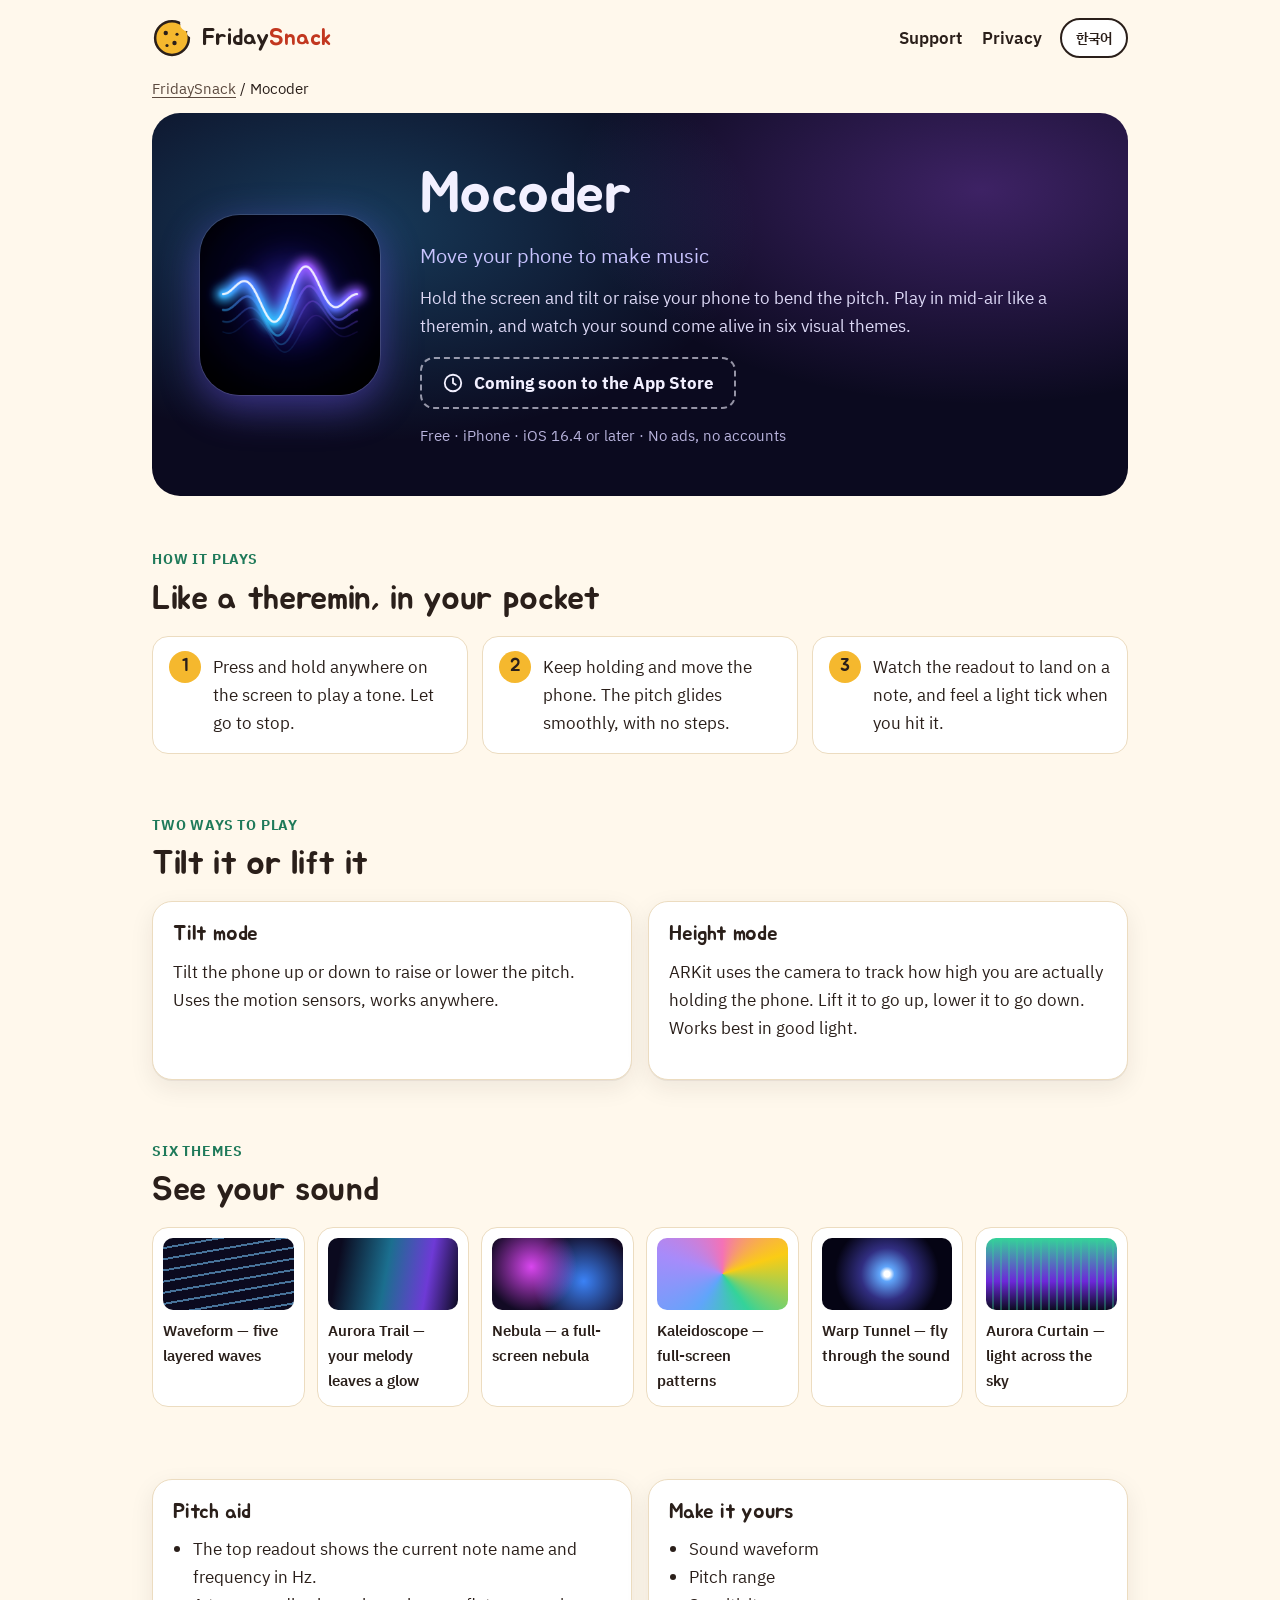
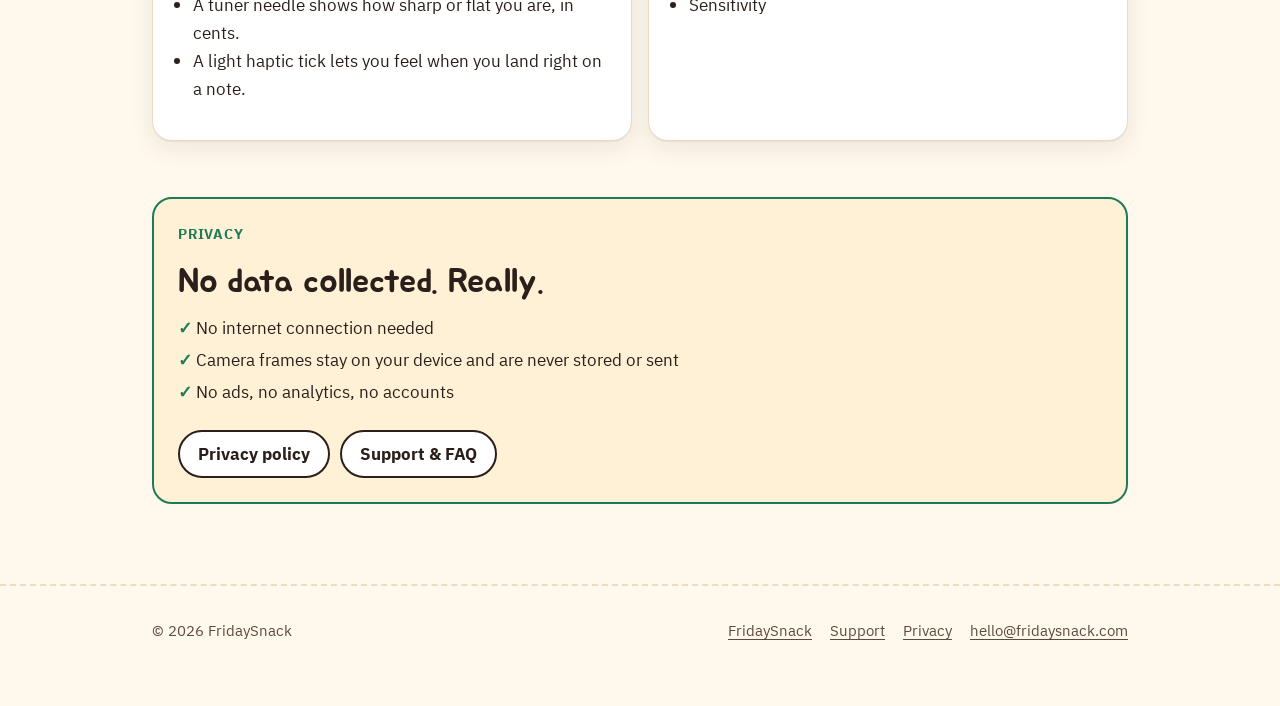
==== mocoder/index.html @ 7e63fdcd "feat: FridaySnack static site with Mocoder app, privacy, and support pages Plain HTML + one CSS + ti" ====
<!doctype html>
<html lang="en" data-title-ko="Mocoder — 폰을 움직여 연주하는 모션 악기 | FridaySnack">
<head>
<meta charset="utf-8">
<meta name="viewport" content="width=device-width, initial-scale=1">
<title>Mocoder — Move your phone to make music | FridaySnack</title>
<script src="/assets/site.js"></script>
<meta name="description" content="Mocoder is a motion synthesizer for iPhone. Press and hold anywhere for sound, then tilt or raise your phone to bend the pitch like a theremin. Free, no data collected.">
<link rel="canonical" href="https://fridaysnack.com/mocoder/">
<meta property="og:type" content="website">
<meta property="og:site_name" content="FridaySnack">
<meta property="og:title" content="Mocoder — Move your phone to make music">
<meta property="og:description" content="Press and hold, then move your phone to bend the pitch like a theremin. Six visual themes. Free, no data collected.">
<meta property="og:url" content="https://fridaysnack.com/mocoder/">
<meta property="og:image" content="https://fridaysnack.com/mocoder/icon-512.png">
<meta property="og:locale" content="en_US">
<meta property="og:locale:alternate" content="ko_KR">
<meta name="twitter:card" content="summary">
<meta name="theme-color" content="#0b0a1f">
<link rel="icon" href="/mocoder/icon-256.png" type="image/png">
<link rel="apple-touch-icon" href="/mocoder/apple-touch-icon.png">
<link rel="preconnect" href="https://fonts.googleapis.com">
<link rel="preconnect" href="https://fonts.gstatic.com" crossorigin>
<link rel="stylesheet" href="https://fonts.googleapis.com/css2?family=IBM+Plex+Sans+KR:wght@400;600;700&amp;family=Jua&amp;display=swap">
<link rel="stylesheet" href="/assets/site.css">
</head>
<body>
<a class="skip-link" href="#main"><span class="l-en" lang="en">Skip to content</span><span class="l-ko" lang="ko">본문 바로가기</span></a>

<header class="site-header">
  <div class="wrap">
    <a class="wordmark" href="/" aria-label="FridaySnack home">
      <svg viewBox="0 0 64 64" aria-hidden="true" focusable="false"><defs><mask id="bite-h"><rect width="64" height="64" fill="#fff"/><circle cx="57" cy="9" r="12" fill="#000"/><circle cx="63" cy="24" r="7" fill="#000"/></mask></defs><g mask="url(#bite-h)"><circle cx="32" cy="32" r="27" fill="#f5b82e" stroke="currentColor" stroke-width="4"/><circle cx="22" cy="24" r="3.5" fill="currentColor"/><circle cx="36" cy="40" r="3.5" fill="currentColor"/><circle cx="24" cy="44" r="2.5" fill="currentColor"/><circle cx="40" cy="26" r="2.5" fill="currentColor"/></g></svg>
      <span>Friday<span class="snack">Snack</span></span>
    </a>
    <nav class="site-nav" aria-label="Main">
      <a href="/mocoder/support/"><span class="l-en" lang="en">Support</span><span class="l-ko" lang="ko">지원</span></a>
      <a href="/mocoder/privacy/"><span class="l-en" lang="en">Privacy</span><span class="l-ko" lang="ko">개인정보</span></a>
      <button class="lang-toggle" type="button" hidden>한국어</button>
    </nav>
  </div>
</header>

<main id="main">
  <div class="wrap">
    <p class="breadcrumb"><a href="/">FridaySnack</a> / Mocoder</p>

    <section class="app-hero" aria-labelledby="app-title">
      <img class="app-icon" src="/mocoder/icon-512.png" width="180" height="180" alt="Mocoder app icon">
      <div>
        <h1 id="app-title">Mocoder</h1>
        <p class="tagline"><span class="l-en" lang="en">Move your phone to make music</span><span class="l-ko" lang="ko">폰을 움직여 연주하는 모션 악기</span></p>
        <p class="l-en" lang="en">Hold the screen and tilt or raise your phone to bend the pitch. Play in mid-air like a theremin, and watch your sound come alive in six visual themes.</p>
        <p class="l-ko" lang="ko">화면을 누르고 폰을 기울이거나 들어 올리면 음이 따라 움직입니다. 테레민처럼 공중에서 연주하고, 여섯 가지 화면 테마로 소리를 눈으로도 즐겨 보세요.</p>
        <!-- App Store button: coming-soon state. Set APP_STORE_URLS.mocoder in /assets/site.js to turn it into a real link. -->
        <span class="store-btn store-btn--soon" data-appstore="mocoder">
          <svg viewBox="0 0 24 24" aria-hidden="true" focusable="false"><circle cx="12" cy="12" r="9" fill="none" stroke="currentColor" stroke-width="2"/><path d="M12 7v5l3 2" fill="none" stroke="currentColor" stroke-width="2" stroke-linecap="round"/></svg>
          <span class="l-en" lang="en">Coming soon to the App Store</span><span class="l-ko" lang="ko">App Store 출시 예정</span>
        </span>
        <p class="facts"><span class="l-en" lang="en">Free · iPhone · iOS 16.4 or later · No ads, no accounts</span><span class="l-ko" lang="ko">무료 · iPhone · iOS 16.4 이상 · 광고·계정 없음</span></p>
      </div>
    </section>

    <section class="section" aria-labelledby="how-title">
      <span class="eyebrow"><span class="l-en" lang="en">How it plays</span><span class="l-ko" lang="ko">연주 방법</span></span>
      <h2 id="how-title"><span class="l-en" lang="en">Like a theremin, in your pocket</span><span class="l-ko" lang="ko">주머니 속 테레민</span></h2>
      <ol class="steps">
        <li><span class="l-en" lang="en">Press and hold anywhere on the screen to play a tone. Let go to stop.</span><span class="l-ko" lang="ko">화면 아무 곳이나 누르고 있으면 소리가 나고, 손을 떼면 멈춥니다.</span></li>
        <li><span class="l-en" lang="en">Keep holding and move the phone. The pitch glides smoothly, with no steps.</span><span class="l-ko" lang="ko">누른 채로 폰을 움직이면 음높이가 끊김 없이 부드럽게 변합니다.</span></li>
        <li><span class="l-en" lang="en">Watch the readout to land on a note, and feel a light tick when you hit it.</span><span class="l-ko" lang="ko">화면 위 표시를 보며 음을 맞추고, 정확히 맞으면 가벼운 진동으로 느껴 보세요.</span></li>
      </ol>
    </section>

    <section class="section" aria-labelledby="modes-title">
      <span class="eyebrow"><span class="l-en" lang="en">Two ways to play</span><span class="l-ko" lang="ko">두 가지 연주 방식</span></span>
      <h2 id="modes-title"><span class="l-en" lang="en">Tilt it or lift it</span><span class="l-ko" lang="ko">기울이거나, 들어 올리거나</span></h2>
      <div class="cards">
        <article class="card">
          <h3><span class="l-en" lang="en">Tilt mode</span><span class="l-ko" lang="ko">기울기 모드</span></h3>
          <p class="l-en" lang="en">Tilt the phone up or down to raise or lower the pitch. Uses the motion sensors, works anywhere.</p>
          <p class="l-ko" lang="ko">폰을 위아래로 기울이면 음이 올라가고 내려갑니다. 모션 센서를 사용하며 어디서나 동작합니다.</p>
        </article>
        <article class="card">
          <h3><span class="l-en" lang="en">Height mode</span><span class="l-ko" lang="ko">높이 모드</span></h3>
          <p class="l-en" lang="en">ARKit uses the camera to track how high you are actually holding the phone. Lift it to go up, lower it to go down. Works best in good light.</p>
          <p class="l-ko" lang="ko">ARKit 카메라로 폰의 실제 높이를 측정합니다. 폰을 들어 올리면 음이 높아지고, 내리면 낮아집니다. 밝은 곳에서 가장 잘 동작합니다.</p>
        </article>
      </div>
    </section>

    <section class="section" aria-labelledby="themes-title">
      <span class="eyebrow"><span class="l-en" lang="en">Six themes</span><span class="l-ko" lang="ko">여섯 가지 테마</span></span>
      <h2 id="themes-title"><span class="l-en" lang="en">See your sound</span><span class="l-ko" lang="ko">소리를 눈으로</span></h2>
      <ul class="themes">
        <li><div class="swatch sw-wave" aria-hidden="true"></div><span class="l-en" lang="en">Waveform — five layered waves</span><span class="l-ko" lang="ko">기본 파형 — 다섯 겹의 파형</span></li>
        <li><div class="swatch sw-trail" aria-hidden="true"></div><span class="l-en" lang="en">Aurora Trail — your melody leaves a glow</span><span class="l-ko" lang="ko">오로라 잔상 — 음의 궤적이 빛으로 남아요</span></li>
        <li><div class="swatch sw-nebula" aria-hidden="true"></div><span class="l-en" lang="en">Nebula — a full-screen nebula</span><span class="l-ko" lang="ko">네뷸라 — 화면 가득한 성운</span></li>
        <li><div class="swatch sw-kaleido" aria-hidden="true"></div><span class="l-en" lang="en">Kaleidoscope — full-screen patterns</span><span class="l-ko" lang="ko">만화경 — 화면 가득한 무늬</span></li>
        <li><div class="swatch sw-warp" aria-hidden="true"></div><span class="l-en" lang="en">Warp Tunnel — fly through the sound</span><span class="l-ko" lang="ko">워프 터널 — 소리 속으로 질주</span></li>
        <li><div class="swatch sw-curtain" aria-hidden="true"></div><span class="l-en" lang="en">Aurora Curtain — light across the sky</span><span class="l-ko" lang="ko">오로라 커튼 — 하늘에 드리운 빛</span></li>
      </ul>
    </section>

    <section class="section" aria-labelledby="aid-title">
      <div class="cards">
        <article class="card">
          <h2 id="aid-title" class="h3-size"><span class="l-en" lang="en">Pitch aid</span><span class="l-ko" lang="ko">음 맞추기 도우미</span></h2>
          <ul class="l-en" lang="en">
            <li>The top readout shows the current note name and frequency in Hz.</li>
            <li>A tuner needle shows how sharp or flat you are, in cents.</li>
            <li>A light haptic tick lets you feel when you land right on a note.</li>
          </ul>
          <ul class="l-ko" lang="ko">
            <li>화면 위쪽에 지금 음이름과 주파수(Hz)를 보여 줍니다.</li>
            <li>튜너 바늘이 음이 얼마나 높거나 낮은지(cents) 알려 줍니다.</li>
            <li>음에 정확히 맞으면 가볍게 진동해 알려 줍니다.</li>
          </ul>
        </article>
        <article class="card">
          <h2 class="h3-size"><span class="l-en" lang="en">Make it yours</span><span class="l-ko" lang="ko">내 손에 맞게</span></h2>
          <ul class="l-en" lang="en">
            <li>Sound waveform</li>
            <li>Pitch range</li>
            <li>Sensitivity</li>
          </ul>
          <ul class="l-ko" lang="ko">
            <li>소리 파형</li>
            <li>음역</li>
            <li>감도</li>
          </ul>
        </article>
      </div>
    </section>

    <section class="section" aria-labelledby="privacy-title">
      <div class="privacy-callout">
        <span class="eyebrow"><span class="l-en" lang="en">Privacy</span><span class="l-ko" lang="ko">개인정보</span></span>
        <h2 id="privacy-title"><span class="l-en" lang="en">No data collected. Really.</span><span class="l-ko" lang="ko">어떤 데이터도 수집하지 않습니다.</span></h2>
        <ul class="checks l-en" lang="en">
          <li>No internet connection needed</li>
          <li>Camera frames stay on your device and are never stored or sent</li>
          <li>No ads, no analytics, no accounts</li>
        </ul>
        <ul class="checks l-ko" lang="ko">
          <li>인터넷 연결이 필요 없습니다</li>
          <li>카메라 영상은 기기 안에서만 처리되며 저장하거나 전송하지 않습니다</li>
          <li>광고, 분석 도구, 계정이 없습니다</li>
        </ul>
        <div class="btn-row">
          <a class="btn" href="/mocoder/privacy/"><span class="l-en" lang="en">Privacy policy</span><span class="l-ko" lang="ko">개인정보 처리방침</span></a>
          <a class="btn" href="/mocoder/support/"><span class="l-en" lang="en">Support &amp; FAQ</span><span class="l-ko" lang="ko">지원 및 FAQ</span></a>
        </div>
      </div>
    </section>
  </div>
</main>

<footer class="site-footer">
  <div class="wrap">
    <p>© 2026 FridaySnack</p>
    <ul>
      <li><a href="/">FridaySnack</a></li>
      <li><a href="/mocoder/support/"><span class="l-en" lang="en">Support</span><span class="l-ko" lang="ko">지원</span></a></li>
      <li><a href="/mocoder/privacy/"><span class="l-en" lang="en">Privacy</span><span class="l-ko" lang="ko">개인정보</span></a></li>
      <li><a href="mailto:hello@fridaysnack.com">hello@fridaysnack.com</a></li>
    </ul>
  </div>
</footer>
</body>
</html>
---- assets/site.css ----
/* FridaySnack — shared stylesheet. One file for every page. */

:root {
  color-scheme: light dark;
  --bg: #fff8ec;
  --surface: #ffffff;
  --surface-2: #fff1d6;
  --ink: #2a1f1a;
  --ink-soft: #5c4a3f;
  --line: #ecdcc0;
  --accent: #f5b82e;      /* mustard */
  --accent-ink: #2a1f1a;
  --tomato: #c2371f;      /* links, highlights (>= 4.5:1 on --bg) */
  --mint: #1f7a5a;
  --focus: #2a6df4;
  --shadow: 0 1px 0 rgba(42, 31, 26, 0.06), 0 8px 24px rgba(42, 31, 26, 0.08);
  --radius: 20px;
  --font-display: "Jua", "IBM Plex Sans KR", system-ui, sans-serif;
  --font-body: "IBM Plex Sans KR", -apple-system, BlinkMacSystemFont,
    "Apple SD Gothic Neo", "Segoe UI", Roboto, sans-serif;
}

@media (prefers-color-scheme: dark) {
  :root {
    --bg: #1a1411;
    --surface: #251d18;
    --surface-2: #2f251e;
    --ink: #f6eee3;
    --ink-soft: #cbbcad;
    --line: #3d3128;
    --accent: #f5b82e;
    --accent-ink: #1a1411;
    --tomato: #ff8a73;
    --mint: #6fd6ad;
    --focus: #8fb4ff;
    --shadow: 0 1px 0 rgba(0, 0, 0, 0.3), 0 8px 24px rgba(0, 0, 0, 0.35);
  }
}

/* ---------- base ---------- */
*,
*::before,
*::after { box-sizing: border-box; }

html { -webkit-text-size-adjust: 100%; }

body {
  margin: 0;
  background: var(--bg);
  color: var(--ink);
  font-family: var(--font-body);
  font-size: 1.0625rem;
  line-height: 1.65;
  word-break: keep-all;
  overflow-wrap: anywhere;
}

img, svg { display: block; max-width: 100%; }

a { color: var(--tomato); text-underline-offset: 0.18em; }
a:hover { text-decoration-thickness: 2px; }

:focus-visible {
  outline: 3px solid var(--focus);
  outline-offset: 3px;
  border-radius: 6px;
}

h1, h2, h3 {
  font-family: var(--font-display);
  font-weight: 400;
  line-height: 1.2;
  letter-spacing: -0.01em;
  margin: 0 0 0.5em;
}
h1 { font-size: clamp(2.1rem, 7vw, 3.6rem); }
h2 { font-size: clamp(1.5rem, 4.5vw, 2.1rem); }
h3 { font-size: 1.3rem; }
p { margin: 0 0 1em; }

.skip-link {
  position: absolute;
  left: 16px;
  top: -100px;
  background: var(--accent);
  color: var(--accent-ink);
  padding: 8px 14px;
  border-radius: 999px;
  z-index: 10;
}
.skip-link:focus { top: 12px; }

.wrap {
  width: 100%;
  max-width: 1040px;
  margin: 0 auto;
  padding: 0 16px;
}
@media (min-width: 720px) { .wrap { padding: 0 32px; } }

.narrow { max-width: 760px; }

/* ---------- language toggle ----------
   No JS: <html> has no data-lang, so both languages show (EN first).
   With JS: site.js sets data-lang="en" | "ko" and the other one hides. */
html[data-lang="en"] .l-ko,
html[data-lang="ko"] .l-en { display: none !important; }
html:not([data-lang]) span.l-en + span.l-ko::before { content: " / "; }
html:not([data-lang]) .lang-toggle { display: none; }

.lang-toggle {
  font: inherit;
  font-size: 0.9rem;
  font-weight: 600;
  color: var(--ink);
  background: var(--surface);
  border: 2px solid var(--ink);
  border-radius: 999px;
  padding: 4px 14px;
  min-height: 40px;
  cursor: pointer;
}
.lang-toggle:hover { background: var(--accent); color: var(--accent-ink); }

/* ---------- header / footer ---------- */
.site-header { padding: 16px 0; }
.site-header .wrap {
  display: flex;
  align-items: center;
  justify-content: space-between;
  gap: 12px;
  flex-wrap: wrap;
}
.site-nav {
  display: flex;
  align-items: center;
  gap: 4px 16px;
  flex-wrap: wrap;
}
.site-nav a {
  color: var(--ink);
  text-decoration: none;
  font-weight: 600;
  padding: 8px 2px;
}
.site-nav a:hover { color: var(--tomato); }

.wordmark {
  display: inline-flex;
  align-items: center;
  gap: 10px;
  color: var(--ink);
  text-decoration: none;
  font-family: var(--font-display);
  font-size: 1.5rem;
  line-height: 1;
}
.wordmark svg { width: 40px; height: 40px; flex: none; }
.wordmark .snack { color: var(--tomato); }

.site-footer {
  margin-top: 72px;
  padding: 32px 0 48px;
  border-top: 2px dashed var(--line);
  color: var(--ink-soft);
  font-size: 0.95rem;
}
.site-footer .wrap {
  display: flex;
  flex-wrap: wrap;
  gap: 12px 24px;
  justify-content: space-between;
}
.site-footer ul {
  list-style: none;
  margin: 0;
  padding: 0;
  display: flex;
  flex-wrap: wrap;
  gap: 8px 18px;
}
.site-footer a { color: var(--ink-soft); }

/* ---------- sections ---------- */
.section { padding: 48px 0 8px; }
.eyebrow {
  display: inline-block;
  font-size: 0.85rem;
  font-weight: 700;
  letter-spacing: 0.06em;
  text-transform: uppercase;
  color: var(--mint);
  margin-bottom: 8px;
}
.lede { font-size: 1.2rem; color: var(--ink-soft); max-width: 40em; }

/* ---------- home hero ---------- */
.hero { padding: 32px 0 16px; }
.hero h1 .squiggle {
  background: linear-gradient(transparent 62%, var(--accent) 62%, var(--accent) 92%, transparent 92%);
  padding: 0 0.08em;
}

.rules {
  list-style: none;
  padding: 0;
  margin: 24px 0 0;
  display: grid;
  gap: 12px;
  grid-template-columns: repeat(auto-fit, minmax(200px, 1fr));
}
.rules li {
  background: var(--surface-2);
  border-radius: 16px;
  padding: 14px 16px;
}
.rules strong { display: block; font-family: var(--font-display); font-weight: 400; font-size: 1.15rem; }

/* ---------- app grid ---------- */
.app-grid {
  list-style: none;
  padding: 0;
  margin: 16px 0 0;
  display: grid;
  gap: 16px;
  grid-template-columns: repeat(auto-fill, minmax(260px, 1fr));
}
.app-card {
  position: relative;
  background: var(--surface);
  border: 2px solid var(--ink);
  border-radius: var(--radius);
  padding: 20px;
  box-shadow: 4px 4px 0 var(--ink);
  transition: transform 0.15s ease, box-shadow 0.15s ease;
}
.app-card:hover,
.app-card:focus-within { transform: translate(-2px, -2px); box-shadow: 6px 6px 0 var(--ink); }
.app-card img {
  width: 72px;
  height: 72px;
  border-radius: 18px;
  margin-bottom: 14px;
}
.app-card h3 { margin-bottom: 4px; }
.app-card h3 a { color: var(--ink); text-decoration: none; }
/* whole card clickable via the title link */
.app-card h3 a::after { content: ""; position: absolute; inset: 0; border-radius: var(--radius); }
.app-card p { color: var(--ink-soft); margin-bottom: 12px; }
.app-card--next {
  border-style: dashed;
  box-shadow: none;
  background: transparent;
  color: var(--ink-soft);
  display: flex;
  flex-direction: column;
  justify-content: center;
}
.app-card--next:hover { transform: none; box-shadow: none; }
.oven { font-size: 2.4rem; line-height: 1; margin-bottom: 10px; }

.pill {
  display: inline-block;
  font-size: 0.8rem;
  font-weight: 700;
  padding: 3px 10px;
  border-radius: 999px;
  background: var(--accent);
  color: var(--accent-ink);
}
.meta { display: flex; flex-wrap: wrap; gap: 6px; align-items: center; }
.tag {
  font-size: 0.8rem;
  padding: 2px 9px;
  border-radius: 999px;
  border: 1px solid var(--line);
  color: var(--ink-soft);
}

.contact-box {
  background: var(--accent);
  color: var(--accent-ink);
  border-radius: var(--radius);
  padding: 24px;
}
.contact-box a { color: var(--accent-ink); font-weight: 700; font-size: 1.15rem; }

/* ---------- app page (Mocoder) ---------- */
.breadcrumb { font-size: 0.95rem; margin: 0 0 12px; }
.breadcrumb a { color: var(--ink-soft); }

.app-hero {
  /* The app's own palette: deep night + neon blue/violet glow, same in both schemes */
  --glow-a: #38bdf8;
  --glow-b: #a855f7;
  background:
    radial-gradient(60% 80% at 20% 30%, rgba(56, 189, 248, 0.28), transparent 70%),
    radial-gradient(60% 80% at 85% 20%, rgba(168, 85, 247, 0.32), transparent 70%),
    #0b0a1f;
  color: #f2f0ff;
  border-radius: 28px;
  padding: 28px 20px 32px;
  display: grid;
  gap: 20px;
  align-items: center;
}
@media (min-width: 760px) {
  .app-hero { grid-template-columns: auto 1fr; padding: 48px; gap: 40px; }
}
.app-hero img.app-icon {
  width: 128px;
  height: 128px;
  border-radius: 29px;
  box-shadow: 0 0 0 1px rgba(255, 255, 255, 0.12), 0 12px 40px rgba(120, 90, 255, 0.45);
}
@media (min-width: 760px) { .app-hero img.app-icon { width: 180px; height: 180px; border-radius: 40px; } }
.app-hero h1 { margin-bottom: 0.15em; }
.app-hero .tagline { font-size: 1.25rem; color: #c9c4ff; margin-bottom: 0.6em; }
.app-hero p { color: #dcd8f5; }
.app-hero .facts { font-size: 0.95rem; color: #b8b3dc; margin: 14px 0 0; }

.store-btn {
  display: inline-flex;
  align-items: center;
  gap: 10px;
  min-height: 52px;
  padding: 10px 20px;
  border-radius: 14px;
  font-weight: 700;
  text-decoration: none;
  background: #ffffff;
  color: #0b0a1f;
  border: 2px solid #ffffff;
}
.store-btn--soon {
  background: transparent;
  color: #f2f0ff;
  border: 2px dashed rgba(242, 240, 255, 0.6);
  cursor: default;
}
.store-btn svg { width: 22px; height: 22px; flex: none; }

.steps {
  counter-reset: step;
  list-style: none;
  padding: 0;
  margin: 16px 0 0;
  display: grid;
  gap: 14px;
  grid-template-columns: repeat(auto-fit, minmax(220px, 1fr));
}
.steps li {
  counter-increment: step;
  background: var(--surface);
  border: 1px solid var(--line);
  border-radius: 16px;
  padding: 16px 16px 16px 60px;
  position: relative;
}
.steps li::before {
  content: counter(step);
  position: absolute;
  left: 16px;
  top: 14px;
  width: 32px;
  height: 32px;
  border-radius: 50%;
  background: var(--accent);
  color: var(--accent-ink);
  font-family: var(--font-display);
  font-size: 1.1rem;
  display: grid;
  place-items: center;
}

.cards {
  display: grid;
  gap: 16px;
  grid-template-columns: repeat(auto-fit, minmax(260px, 1fr));
  margin-top: 16px;
}
.card {
  background: var(--surface);
  border: 1px solid var(--line);
  border-radius: var(--radius);
  padding: 20px;
  box-shadow: var(--shadow);
}
.card p:last-child, .card ul:last-child { margin-bottom: 0; }
.card ul { padding-left: 1.2em; margin: 0 0 1em; }

.themes {
  list-style: none;
  padding: 0;
  margin: 16px 0 0;
  display: grid;
  gap: 12px;
  grid-template-columns: repeat(auto-fill, minmax(150px, 1fr));
}
.themes li {
  background: var(--surface);
  border: 1px solid var(--line);
  border-radius: 16px;
  padding: 10px 10px 12px;
  font-weight: 600;
  font-size: 0.95rem;
}
.swatch {
  height: 72px;
  border-radius: 10px;
  margin-bottom: 8px;
  background: #0b0a1f;
}
.sw-wave {
  background:
    repeating-linear-gradient(170deg, transparent 0 9px, rgba(120, 200, 255, 0.55) 9px 11px),
    #0b0a1f;
}
.sw-trail { background: linear-gradient(100deg, #0b0a1f 10%, #1b6f8f 45%, #6e3ad6 75%, #0b0a1f 100%); }
.sw-nebula {
  background:
    radial-gradient(circle at 30% 40%, #d946ef 0, transparent 45%),
    radial-gradient(circle at 70% 60%, #3b82f6 0, transparent 50%),
    #120a24;
}
.sw-kaleido { background: conic-gradient(from 0deg, #f472b6, #facc15, #34d399, #60a5fa, #a78bfa, #f472b6); }
.sw-warp { background: radial-gradient(circle, #ffffff 0 4%, #60a5fa 10%, #312e81 35%, #050414 70%); }
.sw-curtain {
  background:
    repeating-linear-gradient(90deg, rgba(52, 211, 153, 0.0) 0 6px, rgba(52, 211, 153, 0.35) 6px 8px),
    linear-gradient(180deg, #34d399 0%, #6d28d9 60%, #0b0a1f 100%);
}

.privacy-callout {
  display: grid;
  gap: 8px;
  background: var(--surface-2);
  border: 2px solid var(--mint);
  border-radius: var(--radius);
  padding: 24px;
}
.privacy-callout h2 { margin: 0; }
.checks { list-style: none; padding: 0; margin: 4px 0 8px; display: grid; gap: 4px; }
.checks li::before { content: "✓ "; color: var(--mint); font-weight: 700; }

.btn-row { display: flex; flex-wrap: wrap; gap: 10px; margin-top: 8px; }
.btn {
  display: inline-flex;
  align-items: center;
  min-height: 44px;
  padding: 8px 18px;
  border-radius: 999px;
  border: 2px solid var(--ink);
  color: var(--ink);
  background: var(--surface);
  font-weight: 700;
  text-decoration: none;
}
.btn:hover { background: var(--accent); color: var(--accent-ink); }

/* ---------- long-form docs (privacy, support) ---------- */
.doc h1 { font-size: clamp(1.9rem, 6vw, 2.8rem); }
.doc h2 { font-size: 1.4rem; margin-top: 2em; }
.doc .date { color: var(--ink-soft); }
.doc ol, .doc ul { padding-left: 1.3em; }
.doc li { margin-bottom: 0.4em; }
.doc .email { font-weight: 700; font-size: 1.15rem; }
/* When both languages show (no JS), set Korean blocks slightly apart */
html:not([data-lang]) .doc p.l-ko,
html:not([data-lang]) .doc div.l-ko { color: var(--ink-soft); }

details.faq {
  background: var(--surface);
  border: 1px solid var(--line);
  border-radius: 16px;
  padding: 0 18px;
  margin: 12px 0;
}
details.faq summary {
  cursor: pointer;
  font-weight: 700;
  padding: 14px 0;
  list-style-position: outside;
}
details.faq[open] summary { border-bottom: 1px dashed var(--line); margin-bottom: 12px; }
details.faq > div { padding-bottom: 6px; }

/* ---------- 404 ---------- */
.notfound { text-align: center; padding: 64px 0 24px; }
.notfound svg { width: 120px; height: 120px; margin: 0 auto 20px; }

@media (prefers-reduced-motion: reduce) {
  * { transition: none !important; }
}

.h3-size { font-size: 1.3rem; }
.btn-row--center { justify-content: center; }
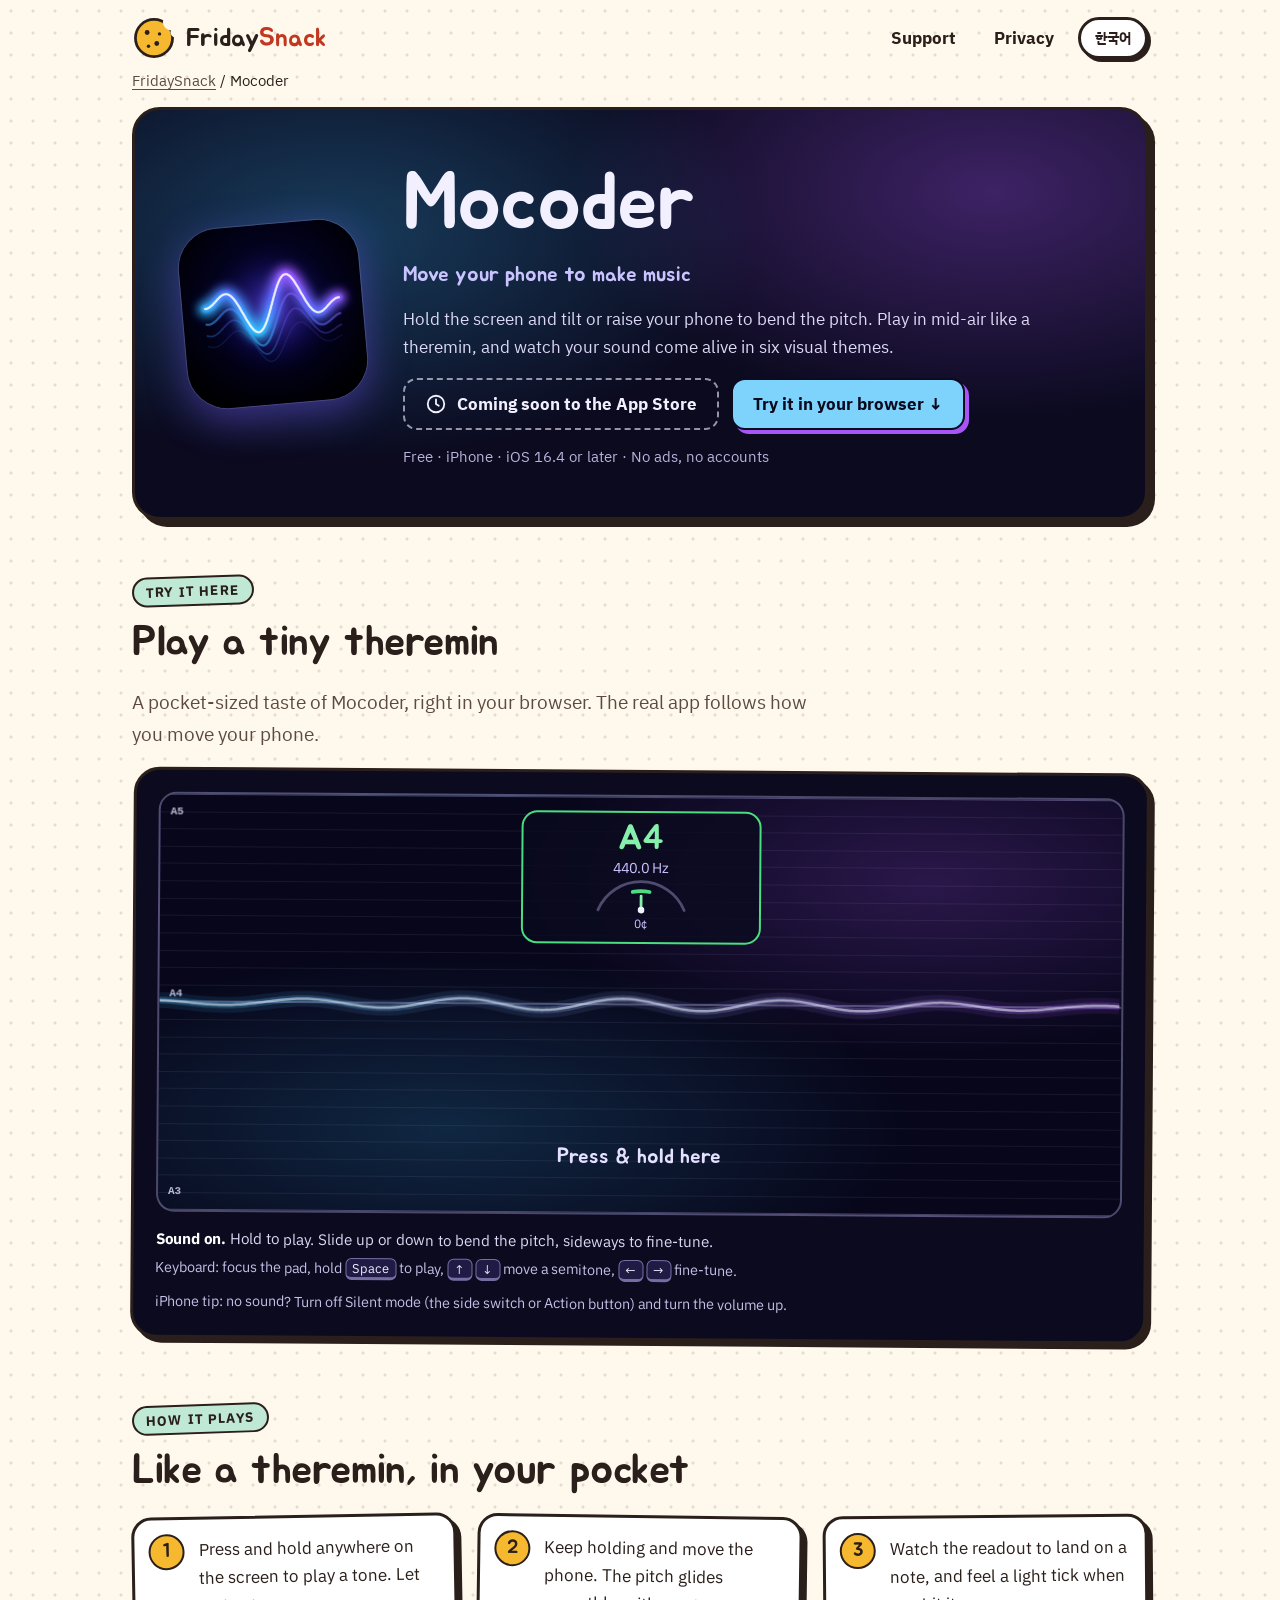
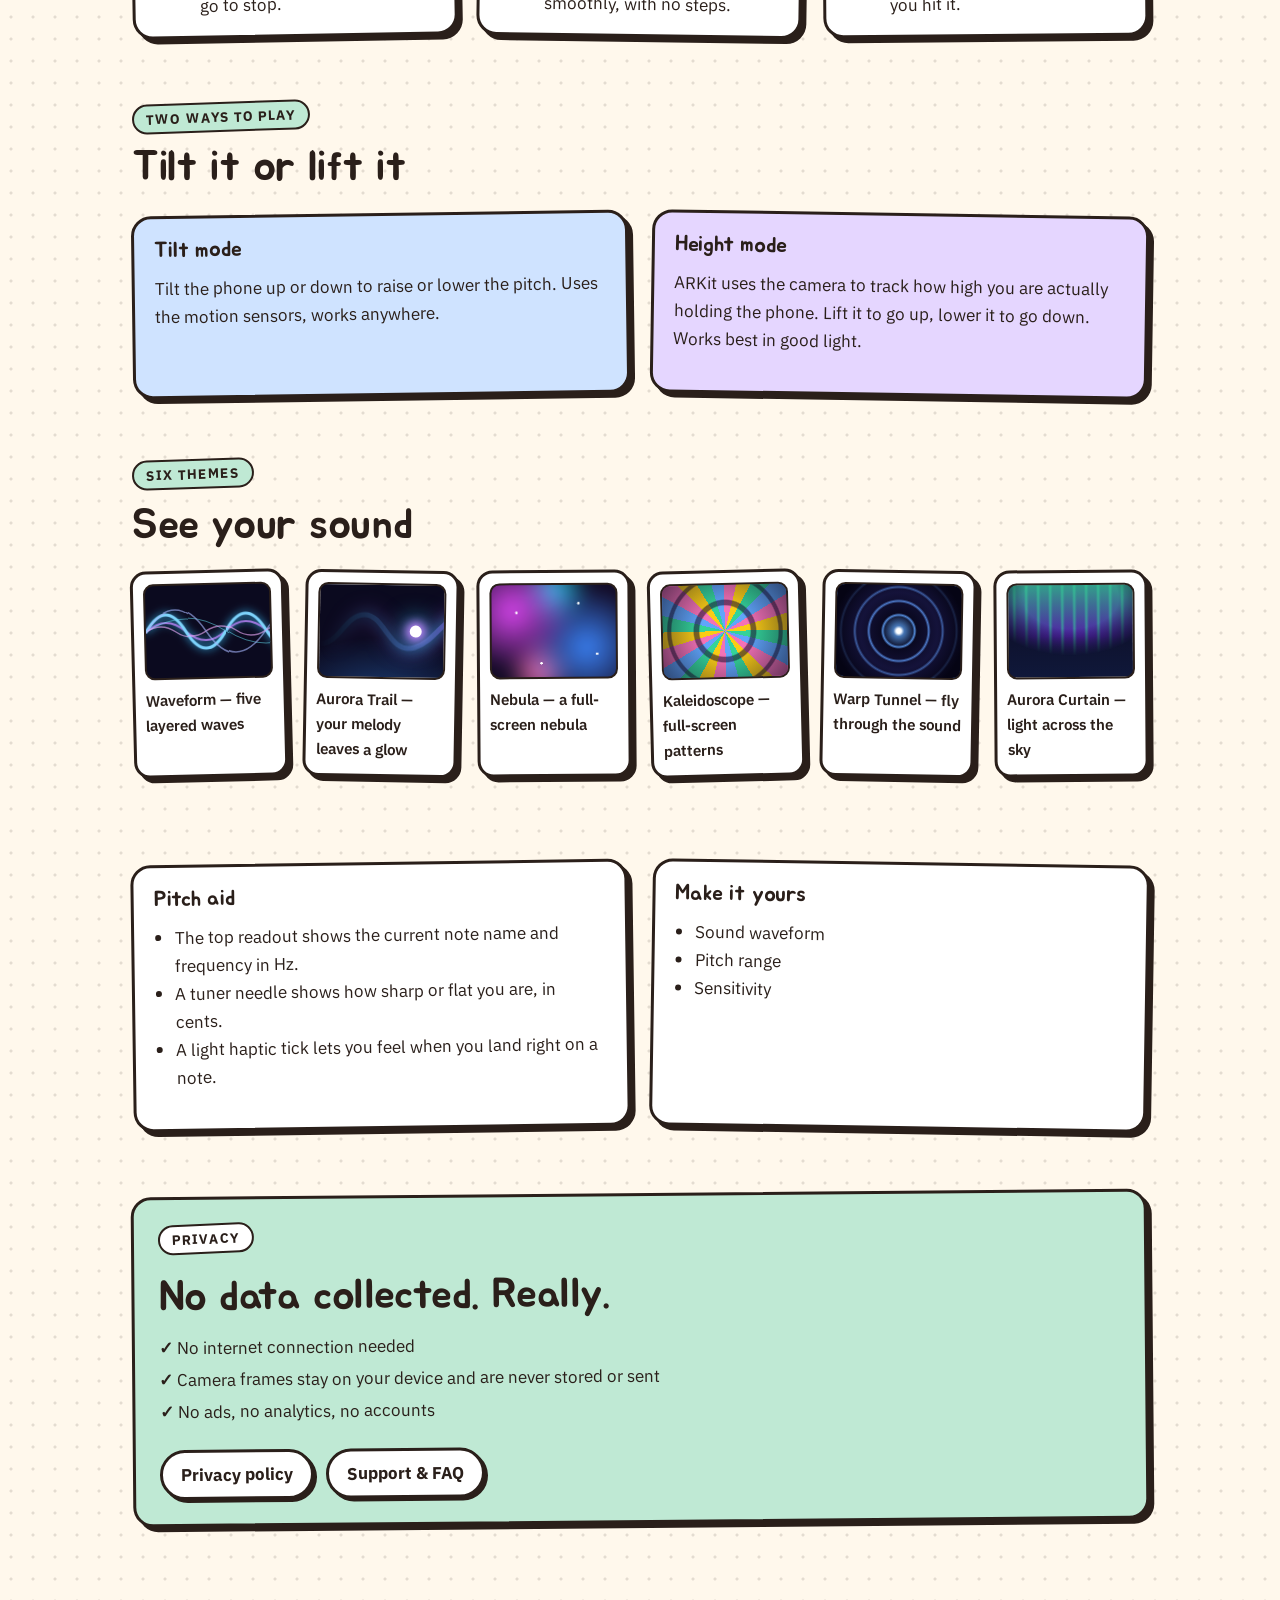
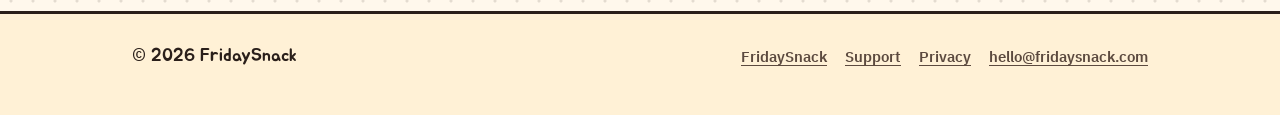
==== commit 75af5c2f: "feat: playful sticker redesign with bite-able cookie and theremin demo - Sticker / playful-brutalist" ====
--- a/mocoder/index.html
+++ b/mocoder/index.html
@@ -23,6 +23,7 @@
 <link rel="preconnect" href="https://fonts.gstatic.com" crossorigin>
 <link rel="stylesheet" href="https://fonts.googleapis.com/css2?family=IBM+Plex+Sans+KR:wght@400;600;700&amp;family=Jua&amp;display=swap">
 <link rel="stylesheet" href="/assets/site.css">
+<script src="/mocoder/demo.js" defer></script>
 </head>
 <body>
 <a class="skip-link" href="#main"><span class="l-en" lang="en">Skip to content</span><span class="l-ko" lang="ko">본문 바로가기</span></a>
@@ -45,7 +46,7 @@
   <div class="wrap">
     <p class="breadcrumb"><a href="/">FridaySnack</a> / Mocoder</p>
 
-    <section class="app-hero" aria-labelledby="app-title">
+    <section class="app-hero sticker" aria-labelledby="app-title">
       <img class="app-icon" src="/mocoder/icon-512.png" width="180" height="180" alt="Mocoder app icon">
       <div>
         <h1 id="app-title">Mocoder</h1>
@@ -53,11 +54,50 @@
         <p class="l-en" lang="en">Hold the screen and tilt or raise your phone to bend the pitch. Play in mid-air like a theremin, and watch your sound come alive in six visual themes.</p>
         <p class="l-ko" lang="ko">화면을 누르고 폰을 기울이거나 들어 올리면 음이 따라 움직입니다. 테레민처럼 공중에서 연주하고, 여섯 가지 화면 테마로 소리를 눈으로도 즐겨 보세요.</p>
         <!-- App Store button: coming-soon state. Set APP_STORE_URLS.mocoder in /assets/site.js to turn it into a real link. -->
-        <span class="store-btn store-btn--soon" data-appstore="mocoder">
-          <svg viewBox="0 0 24 24" aria-hidden="true" focusable="false"><circle cx="12" cy="12" r="9" fill="none" stroke="currentColor" stroke-width="2"/><path d="M12 7v5l3 2" fill="none" stroke="currentColor" stroke-width="2" stroke-linecap="round"/></svg>
-          <span class="l-en" lang="en">Coming soon to the App Store</span><span class="l-ko" lang="ko">App Store 출시 예정</span>
-        </span>
+        <div class="btn-row">
+          <span class="store-btn store-btn--soon" data-appstore="mocoder">
+            <svg viewBox="0 0 24 24" aria-hidden="true" focusable="false"><circle cx="12" cy="12" r="9" fill="none" stroke="currentColor" stroke-width="2"/><path d="M12 7v5l3 2" fill="none" stroke="currentColor" stroke-width="2" stroke-linecap="round"/></svg>
+            <span class="l-en" lang="en">Coming soon to the App Store</span><span class="l-ko" lang="ko">App Store 출시 예정</span>
+          </span>
+          <a class="demo-jump" href="#try"><span class="l-en" lang="en">Try it in your browser ↓</span><span class="l-ko" lang="ko">브라우저에서 해 보기 ↓</span></a>
+        </div>
         <p class="facts"><span class="l-en" lang="en">Free · iPhone · iOS 16.4 or later · No ads, no accounts</span><span class="l-ko" lang="ko">무료 · iPhone · iOS 16.4 이상 · 광고·계정 없음</span></p>
+      </div>
+    </section>
+
+    <section class="section" id="try" aria-labelledby="try-title">
+      <span class="eyebrow"><span class="l-en" lang="en">Try it here</span><span class="l-ko" lang="ko">여기서 해 보기</span></span>
+      <h2 id="try-title"><span class="l-en" lang="en">Play a tiny theremin</span><span class="l-ko" lang="ko">미니 테레민 연주하기</span></h2>
+      <p class="lede l-en" lang="en">A pocket-sized taste of Mocoder, right in your browser. The real app follows how you move your phone.</p>
+      <p class="lede l-ko" lang="ko">브라우저에서 맛보는 한입 크기 Mocoder. 실제 앱은 폰의 움직임을 따라 연주합니다.</p>
+      <div class="demo sticker">
+        <div class="demo-pad" id="demo-pad" tabindex="0" role="slider" aria-orientation="vertical"
+             aria-valuemin="220" aria-valuemax="880" aria-valuenow="440" aria-valuetext="A4, 440 Hz"
+             aria-label="Theremin pad / 테레민 패드" aria-describedby="demo-keys">
+          <canvas aria-hidden="true"></canvas>
+          <div class="readout" id="demo-readout" aria-hidden="true">
+            <div class="note" id="demo-note">A4</div>
+            <div class="hz" id="demo-hz">440.0 Hz</div>
+            <div class="meter">
+              <svg viewBox="0 0 120 32" focusable="false">
+                <path d="M14 30a50 50 0 0 1 92 0" fill="none" stroke="rgba(201,196,255,.35)" stroke-width="3" stroke-linecap="round"/>
+                <path d="M51 10.6a50 50 0 0 1 18 0" fill="none" stroke="#4ade80" stroke-width="4" stroke-linecap="round"/>
+                <line class="needle" id="demo-needle" x1="60" y1="30" x2="60" y2="15" stroke="#86efac" stroke-width="3" stroke-linecap="round"/>
+                <circle cx="60" cy="30" r="3.5" fill="#f2f0ff"/>
+              </svg>
+              <div class="cents" id="demo-cents">0¢</div>
+            </div>
+          </div>
+          <p class="pad-label" aria-hidden="true"><span class="l-en" lang="en">Press &amp; hold here</span><span class="l-ko" lang="ko">여기를 누르고 있어 보세요</span></p>
+        </div>
+        <div class="demo-controls">
+          <button class="chip-btn" type="button" id="tilt-btn" aria-pressed="false" hidden><span class="l-en" lang="en">Use tilt</span><span class="l-ko" lang="ko">기울기로 연주</span></button>
+          <p class="demo-hint"><strong><span class="l-en" lang="en">Sound on.</span><span class="l-ko" lang="ko">소리를 켜 주세요.</span></strong> <span class="l-en" lang="en">Hold to play. Slide up or down to bend the pitch, sideways to fine-tune.</span><span class="l-ko" lang="ko">누르고 있으면 소리가 나요. 위아래로 밀면 음이 바뀌고, 옆으로 밀면 미세 조정돼요.</span></p>
+        </div>
+        <p class="demo-status" id="demo-status" role="status"></p>
+        <p class="demo-keys" id="demo-keys"><span class="l-en" lang="en">Keyboard: focus the pad, hold <kbd>Space</kbd> to play, <kbd>↑</kbd> <kbd>↓</kbd> move a semitone, <kbd>←</kbd> <kbd>→</kbd> fine-tune.</span><span class="l-ko" lang="ko">키보드: 패드를 선택하고 <kbd>Space</kbd>를 누르고 있으면 연주, <kbd>↑</kbd> <kbd>↓</kbd> 반음 이동, <kbd>←</kbd> <kbd>→</kbd> 미세 조정.</span></p>
+        <p class="demo-tip"><span class="l-en" lang="en">iPhone tip: no sound? Turn off Silent mode (the side switch or Action button) and turn the volume up.</span><span class="l-ko" lang="ko">iPhone 팁: 소리가 안 나면 무음 모드(옆 스위치나 동작 버튼)를 끄고 볼륨을 올려 주세요.</span></p>
+        <noscript><p class="demo-nojs">The demo needs JavaScript. / 체험판은 JavaScript가 필요합니다.</p></noscript>
       </div>
     </section>
 
@@ -65,9 +105,9 @@
       <span class="eyebrow"><span class="l-en" lang="en">How it plays</span><span class="l-ko" lang="ko">연주 방법</span></span>
       <h2 id="how-title"><span class="l-en" lang="en">Like a theremin, in your pocket</span><span class="l-ko" lang="ko">주머니 속 테레민</span></h2>
       <ol class="steps">
-        <li><span class="l-en" lang="en">Press and hold anywhere on the screen to play a tone. Let go to stop.</span><span class="l-ko" lang="ko">화면 아무 곳이나 누르고 있으면 소리가 나고, 손을 떼면 멈춥니다.</span></li>
-        <li><span class="l-en" lang="en">Keep holding and move the phone. The pitch glides smoothly, with no steps.</span><span class="l-ko" lang="ko">누른 채로 폰을 움직이면 음높이가 끊김 없이 부드럽게 변합니다.</span></li>
-        <li><span class="l-en" lang="en">Watch the readout to land on a note, and feel a light tick when you hit it.</span><span class="l-ko" lang="ko">화면 위 표시를 보며 음을 맞추고, 정확히 맞으면 가벼운 진동으로 느껴 보세요.</span></li>
+        <li class="sticker"><span class="l-en" lang="en">Press and hold anywhere on the screen to play a tone. Let go to stop.</span><span class="l-ko" lang="ko">화면 아무 곳이나 누르고 있으면 소리가 나고, 손을 떼면 멈춥니다.</span></li>
+        <li class="sticker"><span class="l-en" lang="en">Keep holding and move the phone. The pitch glides smoothly, with no steps.</span><span class="l-ko" lang="ko">누른 채로 폰을 움직이면 음높이가 끊김 없이 부드럽게 변합니다.</span></li>
+        <li class="sticker"><span class="l-en" lang="en">Watch the readout to land on a note, and feel a light tick when you hit it.</span><span class="l-ko" lang="ko">화면 위 표시를 보며 음을 맞추고, 정확히 맞으면 가벼운 진동으로 느껴 보세요.</span></li>
       </ol>
     </section>
 
@@ -75,12 +115,12 @@
       <span class="eyebrow"><span class="l-en" lang="en">Two ways to play</span><span class="l-ko" lang="ko">두 가지 연주 방식</span></span>
       <h2 id="modes-title"><span class="l-en" lang="en">Tilt it or lift it</span><span class="l-ko" lang="ko">기울이거나, 들어 올리거나</span></h2>
       <div class="cards">
-        <article class="card">
+        <article class="card card--sky sticker sticker--poke">
           <h3><span class="l-en" lang="en">Tilt mode</span><span class="l-ko" lang="ko">기울기 모드</span></h3>
           <p class="l-en" lang="en">Tilt the phone up or down to raise or lower the pitch. Uses the motion sensors, works anywhere.</p>
           <p class="l-ko" lang="ko">폰을 위아래로 기울이면 음이 올라가고 내려갑니다. 모션 센서를 사용하며 어디서나 동작합니다.</p>
         </article>
-        <article class="card">
+        <article class="card card--grape sticker sticker--poke">
           <h3><span class="l-en" lang="en">Height mode</span><span class="l-ko" lang="ko">높이 모드</span></h3>
           <p class="l-en" lang="en">ARKit uses the camera to track how high you are actually holding the phone. Lift it to go up, lower it to go down. Works best in good light.</p>
           <p class="l-ko" lang="ko">ARKit 카메라로 폰의 실제 높이를 측정합니다. 폰을 들어 올리면 음이 높아지고, 내리면 낮아집니다. 밝은 곳에서 가장 잘 동작합니다.</p>
@@ -91,19 +131,19 @@
     <section class="section" aria-labelledby="themes-title">
       <span class="eyebrow"><span class="l-en" lang="en">Six themes</span><span class="l-ko" lang="ko">여섯 가지 테마</span></span>
       <h2 id="themes-title"><span class="l-en" lang="en">See your sound</span><span class="l-ko" lang="ko">소리를 눈으로</span></h2>
-      <ul class="themes">
-        <li><div class="swatch sw-wave" aria-hidden="true"></div><span class="l-en" lang="en">Waveform — five layered waves</span><span class="l-ko" lang="ko">기본 파형 — 다섯 겹의 파형</span></li>
-        <li><div class="swatch sw-trail" aria-hidden="true"></div><span class="l-en" lang="en">Aurora Trail — your melody leaves a glow</span><span class="l-ko" lang="ko">오로라 잔상 — 음의 궤적이 빛으로 남아요</span></li>
-        <li><div class="swatch sw-nebula" aria-hidden="true"></div><span class="l-en" lang="en">Nebula — a full-screen nebula</span><span class="l-ko" lang="ko">네뷸라 — 화면 가득한 성운</span></li>
-        <li><div class="swatch sw-kaleido" aria-hidden="true"></div><span class="l-en" lang="en">Kaleidoscope — full-screen patterns</span><span class="l-ko" lang="ko">만화경 — 화면 가득한 무늬</span></li>
-        <li><div class="swatch sw-warp" aria-hidden="true"></div><span class="l-en" lang="en">Warp Tunnel — fly through the sound</span><span class="l-ko" lang="ko">워프 터널 — 소리 속으로 질주</span></li>
-        <li><div class="swatch sw-curtain" aria-hidden="true"></div><span class="l-en" lang="en">Aurora Curtain — light across the sky</span><span class="l-ko" lang="ko">오로라 커튼 — 하늘에 드리운 빛</span></li>
+      <ul class="themes" data-anim>
+        <li class="sticker sticker--poke"><div class="swatch sw-wave" aria-hidden="true"></div><span class="l-en" lang="en">Waveform — five layered waves</span><span class="l-ko" lang="ko">기본 파형 — 다섯 겹의 파형</span></li>
+        <li class="sticker sticker--poke"><div class="swatch sw-trail" aria-hidden="true"></div><span class="l-en" lang="en">Aurora Trail — your melody leaves a glow</span><span class="l-ko" lang="ko">오로라 잔상 — 음의 궤적이 빛으로 남아요</span></li>
+        <li class="sticker sticker--poke"><div class="swatch sw-nebula" aria-hidden="true"></div><span class="l-en" lang="en">Nebula — a full-screen nebula</span><span class="l-ko" lang="ko">네뷸라 — 화면 가득한 성운</span></li>
+        <li class="sticker sticker--poke"><div class="swatch sw-kaleido" aria-hidden="true"></div><span class="l-en" lang="en">Kaleidoscope — full-screen patterns</span><span class="l-ko" lang="ko">만화경 — 화면 가득한 무늬</span></li>
+        <li class="sticker sticker--poke"><div class="swatch sw-warp" aria-hidden="true"></div><span class="l-en" lang="en">Warp Tunnel — fly through the sound</span><span class="l-ko" lang="ko">워프 터널 — 소리 속으로 질주</span></li>
+        <li class="sticker sticker--poke"><div class="swatch sw-curtain" aria-hidden="true"></div><span class="l-en" lang="en">Aurora Curtain — light across the sky</span><span class="l-ko" lang="ko">오로라 커튼 — 하늘에 드리운 빛</span></li>
       </ul>
     </section>
 
     <section class="section" aria-labelledby="aid-title">
       <div class="cards">
-        <article class="card">
+        <article class="card sticker sticker--poke">
           <h2 id="aid-title" class="h3-size"><span class="l-en" lang="en">Pitch aid</span><span class="l-ko" lang="ko">음 맞추기 도우미</span></h2>
           <ul class="l-en" lang="en">
             <li>The top readout shows the current note name and frequency in Hz.</li>
@@ -116,7 +156,7 @@
             <li>음에 정확히 맞으면 가볍게 진동해 알려 줍니다.</li>
           </ul>
         </article>
-        <article class="card">
+        <article class="card sticker sticker--poke">
           <h2 class="h3-size"><span class="l-en" lang="en">Make it yours</span><span class="l-ko" lang="ko">내 손에 맞게</span></h2>
           <ul class="l-en" lang="en">
             <li>Sound waveform</li>
@@ -133,7 +173,7 @@
     </section>
 
     <section class="section" aria-labelledby="privacy-title">
-      <div class="privacy-callout">
+      <div class="privacy-callout sticker">
         <span class="eyebrow"><span class="l-en" lang="en">Privacy</span><span class="l-ko" lang="ko">개인정보</span></span>
         <h2 id="privacy-title"><span class="l-en" lang="en">No data collected. Really.</span><span class="l-ko" lang="ko">어떤 데이터도 수집하지 않습니다.</span></h2>
         <ul class="checks l-en" lang="en">
--- a/assets/site.css
+++ b/assets/site.css
@@ -1,38 +1,68 @@
-/* FridaySnack — shared stylesheet. One file for every page. */
+/* FridaySnack — shared stylesheet. One file for every page.
+   Look: "sticker / playful brutalist" — thick outlines, hard offset shadows,
+   slightly crooked cards on a dotted bakery-paper background. */
 
 :root {
   color-scheme: light dark;
   --bg: #fff8ec;
+  --dot: rgba(42, 31, 26, 0.13);
   --surface: #ffffff;
   --surface-2: #fff1d6;
   --ink: #2a1f1a;
   --ink-soft: #5c4a3f;
   --line: #ecdcc0;
+  --outline: #2a1f1a;     /* sticker outlines */
+  --shadow-c: #2a1f1a;    /* hard offset shadow colour */
   --accent: #f5b82e;      /* mustard */
   --accent-ink: #2a1f1a;
   --tomato: #c2371f;      /* links, highlights (>= 4.5:1 on --bg) */
   --mint: #1f7a5a;
   --focus: #2a6df4;
+  /* sticker fills (text on them is --ink) */
+  --st-mustard: #f5b82e;
+  --st-mint: #bfe9d4;
+  --st-tomato: #ffcabd;
+  --st-sky: #cfe3ff;
+  --st-grape: #e5d6ff;
+  --ticker-bg: #2a1f1a;
+  --ticker-ink: #f5b82e;
+  --ticker2-bg: #c2371f;
+  --ticker2-ink: #fff8ec;
   --shadow: 0 1px 0 rgba(42, 31, 26, 0.06), 0 8px 24px rgba(42, 31, 26, 0.08);
   --radius: 20px;
+  --bw: 3px;              /* border width */
+  --spring: cubic-bezier(0.34, 1.56, 0.64, 1);
   --font-display: "Jua", "IBM Plex Sans KR", system-ui, sans-serif;
   --font-body: "IBM Plex Sans KR", -apple-system, BlinkMacSystemFont,
     "Apple SD Gothic Neo", "Segoe UI", Roboto, sans-serif;
+  --font-mono: ui-monospace, "SF Mono", Menlo, Consolas, "IBM Plex Sans KR", monospace;
 }
 
 @media (prefers-color-scheme: dark) {
   :root {
     --bg: #1a1411;
-    --surface: #251d18;
-    --surface-2: #2f251e;
+    --dot: rgba(246, 238, 227, 0.1);
+    --surface: #2a201a;
+    --surface-2: #33271f;
     --ink: #f6eee3;
-    --ink-soft: #cbbcad;
-    --line: #3d3128;
+    --ink-soft: #d6c8ba;
+    --line: #4a3b30;
+    --outline: #f6eee3;
+    --shadow-c: #f5b82e;
     --accent: #f5b82e;
     --accent-ink: #1a1411;
     --tomato: #ff8a73;
     --mint: #6fd6ad;
     --focus: #8fb4ff;
+    --st-mustard: #f5b82e;
+    --st-mint: #1d4a3a;
+    --st-tomato: #5a2419;
+    --st-sky: #1f3354;
+    --st-grape: #3b2a5e;
+    --ticker-bg: #f5b82e;
+    --ticker-ink: #1a1411;
+    --ticker2-bg: #ff8a73;
+    --ticker2-ink: #1a1411;
     --shadow: 0 1px 0 rgba(0, 0, 0, 0.3), 0 8px 24px rgba(0, 0, 0, 0.35);
   }
 }
@@ -46,13 +76,16 @@
 
 body {
   margin: 0;
-  background: var(--bg);
+  background:
+    radial-gradient(circle, var(--dot) 1.3px, transparent 1.8px) 0 0 / 22px 22px,
+    var(--bg);
   color: var(--ink);
   font-family: var(--font-body);
   font-size: 1.0625rem;
   line-height: 1.65;
   word-break: keep-all;
   overflow-wrap: anywhere;
+  overflow-x: hidden;
 }
 
 img, svg { display: block; max-width: 100%; }
@@ -69,13 +102,13 @@
 h1, h2, h3 {
   font-family: var(--font-display);
   font-weight: 400;
-  line-height: 1.2;
+  line-height: 1.15;
   letter-spacing: -0.01em;
   margin: 0 0 0.5em;
 }
-h1 { font-size: clamp(2.1rem, 7vw, 3.6rem); }
-h2 { font-size: clamp(1.5rem, 4.5vw, 2.1rem); }
-h3 { font-size: 1.3rem; }
+h1 { font-size: clamp(2.4rem, 9vw, 4.4rem); }
+h2 { font-size: clamp(1.8rem, 6vw, 2.6rem); }
+h3 { font-size: 1.35rem; }
 p { margin: 0 0 1em; }
 
 .skip-link {
@@ -86,19 +119,34 @@
   color: var(--accent-ink);
   padding: 8px 14px;
   border-radius: 999px;
+  border: var(--bw) solid var(--outline);
   z-index: 10;
 }
 .skip-link:focus { top: 12px; }
 
 .wrap {
   width: 100%;
-  max-width: 1040px;
+  max-width: 1080px;
   margin: 0 auto;
   padding: 0 16px;
 }
 @media (min-width: 720px) { .wrap { padding: 0 32px; } }
 
-.narrow { max-width: 760px; }
+.narrow { max-width: 780px; }
+
+.visually-hidden {
+  position: absolute !important;
+  width: 1px;
+  height: 1px;
+  overflow: hidden;
+  clip: rect(0 0 0 0);
+  clip-path: inset(50%);
+  white-space: nowrap;
+}
+
+/* Elements that only make sense with JS. site.js adds .js to <html>. */
+html:not(.js) .js-only { display: none !important; }
+.js .no-js-only { display: none !important; }
 
 /* ---------- language toggle ----------
    No JS: <html> has no data-lang, so both languages show (EN first).
@@ -108,22 +156,48 @@
 html:not([data-lang]) span.l-en + span.l-ko::before { content: " / "; }
 html:not([data-lang]) .lang-toggle { display: none; }
 
-.lang-toggle {
+/* ---------- sticker primitive ---------- */
+.sticker {
+  background: var(--surface);
+  border: var(--bw) solid var(--outline);
+  border-radius: var(--radius);
+  box-shadow: 5px 5px 0 var(--shadow-c);
+  transform: rotate(var(--rot, 0deg));
+  transition: transform 0.35s var(--spring), box-shadow 0.35s var(--spring);
+}
+.sticker--poke:hover,
+.sticker--poke:focus-within {
+  transform: rotate(calc(var(--rot, 0deg) * -1.6)) translate(-3px, -5px) scale(1.015);
+  box-shadow: 9px 10px 0 var(--shadow-c);
+}
+.sticker--poke:active {
+  transform: rotate(var(--rot, 0deg)) translate(3px, 3px);
+  box-shadow: 1px 1px 0 var(--shadow-c);
+  transition-duration: 0.08s;
+}
+
+.lang-toggle,
+.chip-btn {
   font: inherit;
   font-size: 0.9rem;
-  font-weight: 600;
+  font-weight: 700;
   color: var(--ink);
   background: var(--surface);
-  border: 2px solid var(--ink);
+  border: var(--bw) solid var(--outline);
   border-radius: 999px;
   padding: 4px 14px;
-  min-height: 40px;
+  min-height: 42px;
   cursor: pointer;
-}
-.lang-toggle:hover { background: var(--accent); color: var(--accent-ink); }
+  box-shadow: 3px 3px 0 var(--shadow-c);
+  transition: transform 0.25s var(--spring), box-shadow 0.25s var(--spring), background 0.15s;
+}
+.lang-toggle:hover,
+.chip-btn:hover { background: var(--accent); color: var(--accent-ink); transform: translate(-1px, -2px) rotate(-2deg); box-shadow: 5px 5px 0 var(--shadow-c); }
+.lang-toggle:active,
+.chip-btn:active { transform: translate(2px, 2px); box-shadow: 0 0 0 var(--shadow-c); }
 
 /* ---------- header / footer ---------- */
-.site-header { padding: 16px 0; }
+.site-header { padding: 16px 0 8px; position: relative; z-index: 3; }
 .site-header .wrap {
   display: flex;
   align-items: center;
@@ -134,16 +208,23 @@
 .site-nav {
   display: flex;
   align-items: center;
-  gap: 4px 16px;
+  gap: 6px 10px;
   flex-wrap: wrap;
 }
 .site-nav a {
   color: var(--ink);
   text-decoration: none;
-  font-weight: 600;
-  padding: 8px 2px;
-}
-.site-nav a:hover { color: var(--tomato); }
+  font-weight: 700;
+  padding: 6px 12px;
+  border: 2px solid transparent;
+  border-radius: 999px;
+  transition: transform 0.25s var(--spring), border-color 0.15s, background 0.15s;
+}
+.site-nav a:hover {
+  border-color: var(--outline);
+  background: var(--surface);
+  transform: rotate(-3deg);
+}
 
 .wordmark {
   display: inline-flex;
@@ -152,16 +233,24 @@
   color: var(--ink);
   text-decoration: none;
   font-family: var(--font-display);
-  font-size: 1.5rem;
+  font-size: 1.65rem;
   line-height: 1;
 }
-.wordmark svg { width: 40px; height: 40px; flex: none; }
+.wordmark svg {
+  width: 44px;
+  height: 44px;
+  flex: none;
+  color: var(--outline);
+  transition: transform 0.4s var(--spring);
+}
+.wordmark:hover svg { transform: rotate(-20deg) scale(1.12); }
 .wordmark .snack { color: var(--tomato); }
 
 .site-footer {
-  margin-top: 72px;
-  padding: 32px 0 48px;
-  border-top: 2px dashed var(--line);
+  margin-top: 80px;
+  padding: 28px 0 44px;
+  border-top: var(--bw) solid var(--outline);
+  background: var(--surface-2);
   color: var(--ink-soft);
   font-size: 0.95rem;
 }
@@ -170,7 +259,9 @@
   flex-wrap: wrap;
   gap: 12px 24px;
   justify-content: space-between;
-}
+  align-items: center;
+}
+.site-footer p { margin: 0; font-family: var(--font-display); font-size: 1.1rem; color: var(--ink); }
 .site-footer ul {
   list-style: none;
   margin: 0;
@@ -179,114 +270,448 @@
   flex-wrap: wrap;
   gap: 8px 18px;
 }
-.site-footer a { color: var(--ink-soft); }
+.site-footer a { color: var(--ink-soft); font-weight: 600; }
+.site-footer a:hover { color: var(--tomato); }
 
 /* ---------- sections ---------- */
-.section { padding: 48px 0 8px; }
+.section { padding: 56px 0 8px; }
 .eyebrow {
   display: inline-block;
   font-size: 0.85rem;
   font-weight: 700;
-  letter-spacing: 0.06em;
+  letter-spacing: 0.08em;
   text-transform: uppercase;
-  color: var(--mint);
-  margin-bottom: 8px;
-}
-.lede { font-size: 1.2rem; color: var(--ink-soft); max-width: 40em; }
+  color: var(--ink);
+  background: var(--st-mint);
+  border: 2px solid var(--outline);
+  border-radius: 999px;
+  padding: 2px 12px;
+  margin-bottom: 12px;
+  transform: rotate(-2deg);
+}
+.lede { font-size: 1.2rem; color: var(--ink-soft); max-width: 36em; }
 
 /* ---------- home hero ---------- */
-.hero { padding: 32px 0 16px; }
+.hero { padding: 24px 0 24px; position: relative; }
+.hero .wrap {
+  display: grid;
+  gap: 8px 32px;
+  align-items: center;
+}
+@media (min-width: 880px) {
+  .hero .wrap { grid-template-columns: 1.15fr 1fr; }
+}
+.hero h1 {
+  font-size: clamp(3rem, 13vw, 6rem);
+  line-height: 1.02;
+  margin-bottom: 0.3em;
+}
 .hero h1 .squiggle {
-  background: linear-gradient(transparent 62%, var(--accent) 62%, var(--accent) 92%, transparent 92%);
-  padding: 0 0.08em;
-}
-
+  display: inline-block;
+  background: var(--accent);
+  color: var(--accent-ink);
+  border: var(--bw) solid var(--outline);
+  border-radius: 14px;
+  padding: 0 0.14em 0.04em;
+  box-shadow: 5px 5px 0 var(--shadow-c);
+  transform: rotate(-3deg);
+  margin-top: 0.08em;
+}
+
+/* cookie stage: big bite-able cookie + floating snack stickers */
+.cookie-stage {
+  position: relative;
+  display: grid;
+  place-items: center;
+  min-height: 330px;
+  padding: 28px 0 8px;
+}
+@media (min-width: 880px) { .cookie-stage { min-height: 460px; } }
+
+.cookie-btn {
+  position: relative;
+  z-index: 2;
+  width: min(66vw, 280px);
+  aspect-ratio: 1;
+  padding: 0;
+  border: 0;
+  background: none;
+  color: var(--outline);
+  cursor: pointer;
+  border-radius: 50%;
+  -webkit-tap-highlight-color: transparent;
+  transition: transform 0.3s var(--spring);
+}
+@media (min-width: 880px) { .cookie-btn { width: 340px; } }
+.cookie-btn svg {
+  width: 100%;
+  height: 100%;
+  overflow: visible;
+  filter: drop-shadow(7px 7px 0 var(--shadow-c));
+}
+.cookie-btn:hover { transform: rotate(-6deg) scale(1.03); }
+.cookie-btn:active { transform: scale(0.94); transition-duration: 0.06s; }
+.cookie-btn.is-chomp { animation: chomp 0.28s var(--spring); }
+.cookie-btn.is-rebake { animation: rebake 0.6s var(--spring); }
+@keyframes chomp {
+  0% { transform: scale(1); }
+  35% { transform: scale(0.9, 0.95) rotate(4deg); }
+  100% { transform: scale(1); }
+}
+@keyframes rebake {
+  0% { transform: scale(0.2) rotate(-90deg); opacity: 0; }
+  60% { transform: scale(1.15) rotate(8deg); opacity: 1; }
+  100% { transform: scale(1) rotate(0); }
+}
+
+.bite-hint {
+  position: absolute;
+  z-index: 3;
+  top: 6px;
+  right: max(4%, calc(50% - 200px));
+  font-family: var(--font-display);
+  font-size: 1.05rem;
+  background: var(--st-tomato);
+  color: var(--ink);
+  border: var(--bw) solid var(--outline);
+  border-radius: 12px;
+  padding: 2px 12px;
+  transform: rotate(8deg);
+  box-shadow: 3px 3px 0 var(--shadow-c);
+  pointer-events: none;
+}
+.bite-count {
+  position: relative;
+  z-index: 3;
+  margin: 18px 0 0;
+  font-family: var(--font-mono);
+  font-size: 0.95rem;
+  font-weight: 700;
+  background: var(--surface);
+  border: 2px solid var(--outline);
+  border-radius: 999px;
+  padding: 2px 14px;
+  transform: rotate(-2deg);
+}
+
+.crumb {
+  position: absolute;
+  z-index: 4;
+  width: 10px;
+  height: 10px;
+  margin: -5px 0 0 -5px;
+  border-radius: 40%;
+  background: #d9962a;
+  border: 2px solid var(--outline);
+  pointer-events: none;
+}
+
+/* floating snack stickers */
+.floaters { position: absolute; inset: 0; pointer-events: none; z-index: 1; }
+.floater {
+  position: absolute;
+  width: var(--size, 64px);
+  transform: translate3d(var(--px, 0px), var(--py, 0px), 0);
+  will-change: transform;
+}
+.floater svg {
+  width: 100%;
+  height: auto;
+  color: var(--outline);
+  overflow: visible;
+  animation: drift var(--dur, 7s) ease-in-out var(--delay, 0s) infinite alternate;
+}
+.f-pretzel { --size: 74px; left: 2%; top: 8%; --dur: 7s; }
+.f-donut { --size: 78px; right: 1%; top: 34%; --dur: 8.5s; --delay: -2s; }
+.f-candy { --size: 70px; left: 4%; bottom: 10%; --dur: 6.5s; --delay: -4s; }
+.f-cookie { --size: 50px; right: 18%; bottom: 2%; --dur: 9s; --delay: -1s; }
+.f-popsicle { --size: 56px; left: 30%; top: -2%; --dur: 7.5s; --delay: -3s; }
+@media (min-width: 880px) {
+  .f-pretzel { --size: 96px; }
+  .f-donut { --size: 104px; }
+  .f-candy { --size: 92px; }
+  .f-cookie { --size: 66px; }
+  .f-popsicle { --size: 74px; }
+}
+@keyframes drift {
+  0% { transform: translate(0, 0) rotate(-8deg); }
+  50% { transform: translate(6px, -12px) rotate(4deg); }
+  100% { transform: translate(-6px, 8px) rotate(10deg); }
+}
+.is-paused .floater svg,
+.is-paused .ticker-track,
+.is-paused .oven-window svg,
+.is-paused .swatch::before,
+.is-paused .swatch::after,
+.is-paused.swatch::before,
+.is-paused.swatch::after { animation-play-state: paused !important; }
+
+/* house rules: three stickers */
 .rules {
   list-style: none;
   padding: 0;
-  margin: 24px 0 0;
+  margin: 28px 0 0;
   display: grid;
-  gap: 12px;
-  grid-template-columns: repeat(auto-fit, minmax(200px, 1fr));
-}
-.rules li {
-  background: var(--surface-2);
-  border-radius: 16px;
-  padding: 14px 16px;
-}
-.rules strong { display: block; font-family: var(--font-display); font-weight: 400; font-size: 1.15rem; }
+  gap: 18px;
+  grid-template-columns: repeat(auto-fit, minmax(210px, 1fr));
+}
+.rules li { padding: 16px 18px; }
+.rules li:nth-child(1) { --rot: -1.5deg; background: var(--st-mustard); color: var(--accent-ink); }
+.rules li:nth-child(2) { --rot: 1.2deg; background: var(--st-mint); }
+.rules li:nth-child(3) { --rot: -0.6deg; background: var(--st-sky); }
+.rules strong { display: block; font-family: var(--font-display); font-weight: 400; font-size: 1.3rem; }
+.hero .rules { grid-column: 1 / -1; }
+
+/* ---------- marquee ticker ---------- */
+.ticker {
+  position: relative;
+  z-index: 2;
+  margin: 40px -12px 8px;
+  background: var(--ticker-bg);
+  color: var(--ticker-ink);
+  border-block: var(--bw) solid var(--outline);
+  transform: rotate(-2deg);
+  overflow: hidden;
+  font-family: var(--font-display);
+  font-size: clamp(1.25rem, 4vw, 1.7rem);
+  line-height: 1;
+  white-space: nowrap;
+}
+.ticker--alt {
+  background: var(--ticker2-bg);
+  color: var(--ticker2-ink);
+  transform: rotate(1.5deg);
+}
+.ticker-track {
+  display: flex;
+  width: max-content;
+  animation: marquee 32s linear infinite;
+}
+.ticker--alt .ticker-track { animation-direction: reverse; animation-duration: 38s; }
+.ticker-track > p { margin: 0; padding: 14px 0; flex: none; }
+.ticker-track > p::after { content: ""; padding-right: 0.6em; }
+@keyframes marquee { to { transform: translateX(-50%); } }
 
 /* ---------- app grid ---------- */
 .app-grid {
   list-style: none;
   padding: 0;
-  margin: 16px 0 0;
+  margin: 20px 0 0;
   display: grid;
-  gap: 16px;
-  grid-template-columns: repeat(auto-fill, minmax(260px, 1fr));
+  gap: 28px;
+  grid-template-columns: repeat(auto-fit, minmax(280px, 1fr));
+  max-width: 860px;
 }
 .app-card {
   position: relative;
-  background: var(--surface);
-  border: 2px solid var(--ink);
-  border-radius: var(--radius);
-  padding: 20px;
-  box-shadow: 4px 4px 0 var(--ink);
-  transition: transform 0.15s ease, box-shadow 0.15s ease;
-}
-.app-card:hover,
-.app-card:focus-within { transform: translate(-2px, -2px); box-shadow: 6px 6px 0 var(--ink); }
+  padding: 18px 18px 20px;
+  --rot: -1.2deg;
+}
+.app-card + .app-card { --rot: 1.4deg; }
 .app-card img {
-  width: 72px;
-  height: 72px;
+  width: 76px;
+  height: 76px;
   border-radius: 18px;
-  margin-bottom: 14px;
-}
-.app-card h3 { margin-bottom: 4px; }
+  border: var(--bw) solid var(--outline);
+  margin: -46px 0 10px 8px;
+  position: relative;
+  z-index: 1;
+  background: #0b0a1f;
+  transform: rotate(-6deg);
+}
+.app-card h3 { margin-bottom: 4px; font-size: 1.6rem; }
 .app-card h3 a { color: var(--ink); text-decoration: none; }
 /* whole card clickable via the title link */
-.app-card h3 a::after { content: ""; position: absolute; inset: 0; border-radius: var(--radius); }
+.app-card h3 a::after { content: ""; position: absolute; inset: 0; border-radius: var(--radius); z-index: 2; }
 .app-card p { color: var(--ink-soft); margin-bottom: 12px; }
+.app-card .try { font-weight: 700; color: var(--tomato); }
+
+.wave-panel {
+  position: relative;
+  height: 128px;
+  border-radius: 14px;
+  border: var(--bw) solid var(--outline);
+  overflow: hidden;
+  background:
+    radial-gradient(60% 90% at 20% 30%, rgba(56, 189, 248, 0.3), transparent 70%),
+    radial-gradient(60% 90% at 85% 30%, rgba(168, 85, 247, 0.38), transparent 70%),
+    #0b0a1f;
+}
+.wave-panel svg,
+.wave-panel canvas { position: absolute; inset: 0; width: 100%; height: 100%; }
+.wave-panel.is-live svg { display: none; }
+
+/* next snack: oven timer */
 .app-card--next {
-  border-style: dashed;
-  box-shadow: none;
-  background: transparent;
-  color: var(--ink-soft);
+  background: var(--st-tomato);
   display: flex;
   flex-direction: column;
+  gap: 4px;
+}
+.oven {
+  position: relative;
+  background: var(--surface-2);
+  border: var(--bw) solid var(--outline);
+  border-radius: 16px;
+  padding: 10px 12px 12px;
+  margin-bottom: 12px;
+}
+.oven-knobs { display: flex; gap: 8px; margin-bottom: 8px; }
+.oven-knobs i {
+  width: 14px; height: 14px; border-radius: 50%;
+  border: 2px solid var(--outline); background: var(--accent);
+}
+.oven-knobs i:nth-child(2) { background: var(--tomato); }
+.oven-knobs i:last-child { margin-left: auto; width: 34px; border-radius: 6px; background: var(--outline); }
+.oven-window {
+  position: relative;
+  height: 74px;
+  border: var(--bw) solid var(--outline);
+  border-radius: 12px;
+  background: radial-gradient(80% 90% at 50% 100%, #ffb347, #c2371f 70%, #5a1d10);
+  display: grid;
+  place-items: center;
+  overflow: hidden;
+}
+.oven-window svg { width: 52px; height: 52px; color: #2a1f1a; animation: bob 2.4s ease-in-out infinite; }
+@keyframes bob { 50% { transform: translateY(-5px) rotate(6deg); } }
+.oven-time {
+  display: flex;
   justify-content: center;
-}
-.app-card--next:hover { transform: none; box-shadow: none; }
-.oven { font-size: 2.4rem; line-height: 1; margin-bottom: 10px; }
+  gap: 6px;
+  margin-top: 10px;
+  font-family: var(--font-mono);
+}
+.oven-time > span {
+  min-width: 3.1em;
+  text-align: center;
+  background: #1b1310;
+  color: #7dffb2;
+  border-radius: 8px;
+  padding: 4px 4px 2px;
+  font-size: 1.35rem;
+  font-weight: 700;
+  line-height: 1.1;
+}
+.oven-time small {
+  display: block;
+  font-size: 0.62rem;
+  letter-spacing: 0.08em;
+  color: #d8cbbb;
+  font-weight: 600;
+  text-transform: uppercase;
+}
+.oven-done {
+  margin: 10px 0 0;
+  text-align: center;
+  font-family: var(--font-display);
+  font-size: 1.3rem;
+  color: var(--ink);
+}
+.oven-when { font-weight: 700; color: var(--ink); margin: 0; }
+.app-card--next p { color: var(--ink); }
 
 .pill {
   display: inline-block;
   font-size: 0.8rem;
   font-weight: 700;
-  padding: 3px 10px;
+  padding: 2px 10px;
   border-radius: 999px;
   background: var(--accent);
   color: var(--accent-ink);
+  border: 2px solid var(--outline);
+  transform: rotate(-3deg);
 }
 .meta { display: flex; flex-wrap: wrap; gap: 6px; align-items: center; }
 .tag {
   font-size: 0.8rem;
-  padding: 2px 9px;
+  font-weight: 600;
+  padding: 1px 9px;
   border-radius: 999px;
-  border: 1px solid var(--line);
-  color: var(--ink-soft);
-}
-
-.contact-box {
-  background: var(--accent);
-  color: var(--accent-ink);
-  border-radius: var(--radius);
-  padding: 24px;
-}
-.contact-box a { color: var(--accent-ink); font-weight: 700; font-size: 1.15rem; }
+  border: 2px solid var(--outline);
+  color: var(--ink);
+  background: var(--surface);
+}
+
+/* ---------- contact receipt ---------- */
+.receipt-wrap {
+  --rot: 1deg;
+  max-width: 440px;
+  margin: 0 auto;
+  filter: drop-shadow(6px 6px 0 var(--shadow-c));
+  transform: rotate(var(--rot));
+  transition: transform 0.35s var(--spring);
+}
+.receipt-wrap:hover,
+.receipt-wrap:focus-within { transform: rotate(-1.5deg) translateY(-4px); }
+.receipt {
+  background: #fffdf7;
+  color: #2a1f1a;
+  border: var(--bw) solid #2a1f1a;
+  border-bottom: 0;
+  border-radius: 6px 6px 0 0;
+  padding: 26px 24px 34px;
+  font-family: var(--font-mono);
+  font-size: 0.95rem;
+  line-height: 1.55;
+  /* zig-zag torn bottom edge */
+  -webkit-mask:
+    linear-gradient(#000 0 0) top / 100% calc(100% - 10px) no-repeat,
+    conic-gradient(from -45deg at 50% 100%, #000 0 90deg, #0000 0) bottom / 20px 10px repeat-x;
+  mask:
+    linear-gradient(#000 0 0) top / 100% calc(100% - 10px) no-repeat,
+    conic-gradient(from -45deg at 50% 100%, #000 0 90deg, #0000 0) bottom / 20px 10px repeat-x;
+}
+@media (prefers-color-scheme: dark) { .receipt { border-color: #fffdf7; } }
+.receipt h2 {
+  font-family: var(--font-display);
+  text-align: center;
+  font-size: 1.9rem;
+  margin: 0 0 2px;
+}
+.receipt p { margin: 0; }
+.receipt .r-center { text-align: center; }
+.receipt .r-muted { color: #5c4a3f; }
+.receipt hr {
+  border: 0;
+  border-top: 2px dashed #2a1f1a;
+  margin: 14px 0;
+}
+.receipt ul { list-style: none; padding: 0; margin: 0; }
+.receipt li,
+.receipt .r-row {
+  display: flex;
+  justify-content: space-between;
+  gap: 12px;
+}
+.receipt li span:last-child,
+.receipt .r-row > span:last-child { white-space: nowrap; }
+.receipt .r-total { font-weight: 700; font-size: 1.05rem; }
+.receipt .r-mail { text-align: center; margin: 14px 0 4px; }
+.receipt a {
+  display: inline-block;
+  color: #2a1f1a;
+  font-weight: 700;
+  font-size: 1.05rem;
+  background: #f5b82e;
+  border: 2px solid #2a1f1a;
+  border-radius: 8px;
+  padding: 2px 10px;
+  text-decoration: none;
+  overflow-wrap: anywhere;
+}
+.receipt a:hover { background: #ffd66e; }
+.receipt a:focus-visible { outline-color: #2a6df4; }
+.receipt .barcode {
+  height: 38px;
+  margin: 16px 0 6px;
+  background: repeating-linear-gradient(90deg,
+    #2a1f1a 0 2px, transparent 2px 4px, #2a1f1a 4px 7px, transparent 7px 8px,
+    #2a1f1a 8px 9px, transparent 9px 12px, #2a1f1a 12px 15px, transparent 15px 17px);
+}
 
 /* ---------- app page (Mocoder) ---------- */
-.breadcrumb { font-size: 0.95rem; margin: 0 0 12px; }
+.breadcrumb { font-size: 0.95rem; margin: 0 0 14px; }
 .breadcrumb a { color: var(--ink-soft); }
 
 .app-hero {
@@ -298,12 +723,15 @@
     radial-gradient(60% 80% at 85% 20%, rgba(168, 85, 247, 0.32), transparent 70%),
     #0b0a1f;
   color: #f2f0ff;
+  border: var(--bw) solid var(--outline);
+  box-shadow: 7px 7px 0 var(--shadow-c);
   border-radius: 28px;
   padding: 28px 20px 32px;
   display: grid;
   gap: 20px;
   align-items: center;
 }
+@media (prefers-color-scheme: dark) { .app-hero { border-color: #a855f7; box-shadow: 7px 7px 0 #a855f7; } }
 @media (min-width: 760px) {
   .app-hero { grid-template-columns: auto 1fr; padding: 48px; gap: 40px; }
 }
@@ -312,10 +740,13 @@
   height: 128px;
   border-radius: 29px;
   box-shadow: 0 0 0 1px rgba(255, 255, 255, 0.12), 0 12px 40px rgba(120, 90, 255, 0.45);
-}
+  transform: rotate(-5deg);
+  transition: transform 0.4s var(--spring);
+}
+.app-hero img.app-icon:hover { transform: rotate(4deg) scale(1.06); }
 @media (min-width: 760px) { .app-hero img.app-icon { width: 180px; height: 180px; border-radius: 40px; } }
-.app-hero h1 { margin-bottom: 0.15em; }
-.app-hero .tagline { font-size: 1.25rem; color: #c9c4ff; margin-bottom: 0.6em; }
+.app-hero h1 { margin-bottom: 0.1em; font-size: clamp(2.8rem, 11vw, 5rem); }
+.app-hero .tagline { font-size: 1.3rem; color: #c9c4ff; margin-bottom: 0.6em; font-family: var(--font-display); }
 .app-hero p { color: #dcd8f5; }
 .app-hero .facts { font-size: 0.95rem; color: #b8b3dc; margin: 14px 0 0; }
 
@@ -339,128 +770,370 @@
   cursor: default;
 }
 .store-btn svg { width: 22px; height: 22px; flex: none; }
-
+.demo-jump {
+  display: inline-flex;
+  align-items: center;
+  min-height: 52px;
+  padding: 10px 20px;
+  border-radius: 14px;
+  font-weight: 700;
+  text-decoration: none;
+  color: #0b0a1f;
+  background: #7dd3fc;
+  border: 2px solid #0b0a1f;
+  box-shadow: 4px 4px 0 #a855f7;
+  transition: transform 0.25s var(--spring), box-shadow 0.25s var(--spring);
+}
+.demo-jump:hover { transform: translate(-2px, -3px) rotate(-2deg); box-shadow: 6px 7px 0 #a855f7; }
+
+/* ---------- theremin demo ---------- */
+.demo {
+  --rot: 0.4deg;
+  background: #0b0a1f;
+  color: #f2f0ff;
+  padding: 16px;
+  border-radius: 26px;
+}
+@media (prefers-color-scheme: dark) { .demo { border-color: #38bdf8; box-shadow: 6px 6px 0 #38bdf8; } }
+@media (min-width: 760px) { .demo { padding: 22px; } }
+.demo-pad {
+  position: relative;
+  height: 360px;
+  border-radius: 18px;
+  border: 2px solid rgba(201, 196, 255, 0.35);
+  background:
+    radial-gradient(70% 60% at 30% 80%, rgba(56, 189, 248, 0.18), transparent 70%),
+    radial-gradient(60% 60% at 80% 20%, rgba(168, 85, 247, 0.22), transparent 70%),
+    #07061a;
+  overflow: hidden;
+  touch-action: none;
+  user-select: none;
+  -webkit-user-select: none;
+  -webkit-touch-callout: none;
+  cursor: crosshair;
+}
+@media (min-width: 760px) { .demo-pad { height: 420px; } }
+.demo-pad:focus-visible { outline: 3px solid #8fb4ff; outline-offset: 3px; border-radius: 18px; }
+.demo-pad canvas { position: absolute; inset: 0; width: 100%; height: 100%; }
+.demo-pad.is-playing { border-color: #7dd3fc; }
+.pad-label {
+  position: absolute;
+  left: 12px; right: 12px; bottom: 18px;
+  text-align: center;
+  font-family: var(--font-display);
+  font-size: 1.3rem;
+  color: #e4e0ff;
+  pointer-events: none;
+  transition: opacity 0.3s;
+}
+.demo-pad.is-playing .pad-label { opacity: 0; }
+
+.readout {
+  position: absolute;
+  top: 14px;
+  left: 50%;
+  transform: translateX(-50%);
+  width: min(240px, 78%);
+  background: rgba(11, 10, 31, 0.8);
+  border: 2px solid rgba(201, 196, 255, 0.4);
+  border-radius: 16px;
+  padding: 8px 12px 8px;
+  text-align: center;
+  pointer-events: none;
+}
+.readout .note { font-family: var(--font-display); font-size: 2.2rem; line-height: 1; color: #ffffff; }
+.readout .hz { font-family: var(--font-mono); font-size: 0.9rem; color: #c9c4ff; }
+.meter { position: relative; margin-top: 2px; }
+.meter svg { width: 100%; height: 30px; overflow: visible; }
+.meter .needle { transition: stroke 0.15s; }
+.meter .cents { margin-top: 2px; font-family: var(--font-mono); font-size: 0.75rem; color: #c9c4ff; }
+.readout.in-tune { border-color: #4ade80; }
+.readout.in-tune .note { color: #86efac; }
+
+.demo-controls {
+  display: flex;
+  flex-wrap: wrap;
+  gap: 10px 14px;
+  align-items: center;
+  margin-top: 14px;
+}
+.demo-controls .chip-btn {
+  background: #7dd3fc;
+  color: #0b0a1f;
+  border-color: #0b0a1f;
+  box-shadow: 3px 3px 0 #a855f7;
+}
+.demo-controls .chip-btn[aria-pressed="true"] { background: #86efac; }
+.demo-hint { margin: 0; font-size: 0.95rem; color: #dcd8f5; }
+.demo-hint strong { color: #ffffff; }
+.demo-status { margin: 8px 0 0; font-size: 0.9rem; color: #fcd34d; }
+.demo-status:empty { display: none; }
+.demo-tip { margin: 10px 0 0; font-size: 0.9rem; color: #c4bfe6; }
+.demo-keys { margin: 4px 0 0; font-size: 0.9rem; color: #c4bfe6; }
+.demo kbd {
+  font-family: var(--font-mono);
+  font-size: 0.8rem;
+  background: #1f1b45;
+  color: #f2f0ff;
+  border: 1px solid rgba(201, 196, 255, 0.5);
+  border-bottom-width: 3px;
+  border-radius: 6px;
+  padding: 0 6px;
+}
+.demo-nojs { margin: 10px 0 0; color: #fcd34d; }
+
+/* ---------- steps / cards ---------- */
 .steps {
   counter-reset: step;
   list-style: none;
   padding: 0;
-  margin: 16px 0 0;
+  margin: 20px 0 0;
   display: grid;
-  gap: 14px;
+  gap: 20px;
   grid-template-columns: repeat(auto-fit, minmax(220px, 1fr));
 }
 .steps li {
   counter-increment: step;
-  background: var(--surface);
-  border: 1px solid var(--line);
-  border-radius: 16px;
-  padding: 16px 16px 16px 60px;
+  padding: 16px 16px 16px 64px;
   position: relative;
 }
+.steps li:nth-child(1) { --rot: -1deg; }
+.steps li:nth-child(2) { --rot: 0.8deg; }
+.steps li:nth-child(3) { --rot: -0.5deg; }
 .steps li::before {
   content: counter(step);
   position: absolute;
-  left: 16px;
+  left: 14px;
   top: 14px;
-  width: 32px;
-  height: 32px;
+  width: 36px;
+  height: 36px;
   border-radius: 50%;
   background: var(--accent);
   color: var(--accent-ink);
+  border: 2px solid var(--outline);
   font-family: var(--font-display);
-  font-size: 1.1rem;
+  font-size: 1.2rem;
   display: grid;
   place-items: center;
 }
 
 .cards {
   display: grid;
-  gap: 16px;
+  gap: 22px;
   grid-template-columns: repeat(auto-fit, minmax(260px, 1fr));
-  margin-top: 16px;
-}
-.card {
-  background: var(--surface);
-  border: 1px solid var(--line);
-  border-radius: var(--radius);
-  padding: 20px;
-  box-shadow: var(--shadow);
-}
+  margin-top: 20px;
+}
+.card { padding: 20px; }
+.cards .card:nth-child(odd) { --rot: -0.8deg; }
+.cards .card:nth-child(even) { --rot: 0.9deg; }
 .card p:last-child, .card ul:last-child { margin-bottom: 0; }
 .card ul { padding-left: 1.2em; margin: 0 0 1em; }
+.card--sky { background: var(--st-sky); }
+.card--grape { background: var(--st-grape); }
+
+/* ---------- theme swatches: animated mini previews ---------- */
+@property --sw-a { syntax: "<angle>"; inherits: false; initial-value: 0deg; }
+@property --sw-r { syntax: "<length>"; inherits: false; initial-value: 0px; }
 
 .themes {
   list-style: none;
   padding: 0;
-  margin: 16px 0 0;
+  margin: 20px 0 0;
   display: grid;
-  gap: 12px;
+  gap: 18px;
   grid-template-columns: repeat(auto-fill, minmax(150px, 1fr));
 }
 .themes li {
-  background: var(--surface);
-  border: 1px solid var(--line);
-  border-radius: 16px;
   padding: 10px 10px 12px;
   font-weight: 600;
   font-size: 0.95rem;
-}
+  border-radius: 16px;
+}
+.themes li:nth-child(3n+1) { --rot: -1.4deg; }
+.themes li:nth-child(3n+2) { --rot: 1deg; }
+.themes li:nth-child(3n) { --rot: -0.4deg; }
 .swatch {
-  height: 72px;
+  position: relative;
+  height: 96px;
   border-radius: 10px;
   margin-bottom: 8px;
   background: #0b0a1f;
-}
-.sw-wave {
+  border: 2px solid var(--outline);
+  overflow: hidden;
+  isolation: isolate;
+}
+.swatch::before,
+.swatch::after { content: ""; position: absolute; }
+
+/* Waveform: layered sine strips sliding sideways */
+.sw-wave::before,
+.sw-wave::after {
+  top: 0; bottom: 0; left: 0;
+  width: calc(100% + 480px);
+  background-repeat: repeat-x;
+  background-position: 0 50%;
+  animation: sw-slide 3s linear infinite;
+}
+.sw-wave::before {
+  background-image:
+    url("data:image/svg+xml,%3Csvg xmlns='http://www.w3.org/2000/svg' width='80' height='96'%3E%3Cpath d='M0 48 Q20 14 40 48 T80 48' fill='none' stroke='%237dd3fc' stroke-width='3'/%3E%3C/svg%3E"),
+    url("data:image/svg+xml,%3Csvg xmlns='http://www.w3.org/2000/svg' width='80' height='96'%3E%3Cpath d='M0 48 Q20 30 40 48 T80 48' fill='none' stroke='%23c084fc' stroke-width='2' opacity='.8'/%3E%3C/svg%3E");
+  background-size: 80px 96px, 80px 96px;
+  filter: drop-shadow(0 0 4px #38bdf8);
+}
+.sw-wave::after {
+  background-image:
+    url("data:image/svg+xml,%3Csvg xmlns='http://www.w3.org/2000/svg' width='120' height='96'%3E%3Cpath d='M0 48 Q30 4 60 48 T120 48' fill='none' stroke='%23a5b4fc' stroke-width='1.5' opacity='.6'/%3E%3C/svg%3E"),
+    url("data:image/svg+xml,%3Csvg xmlns='http://www.w3.org/2000/svg' width='60' height='96'%3E%3Cpath d='M0 48 Q15 38 30 48 T60 48' fill='none' stroke='%23f0abfc' stroke-width='1.5' opacity='.6'/%3E%3C/svg%3E"),
+    url("data:image/svg+xml,%3Csvg xmlns='http://www.w3.org/2000/svg' width='160' height='96'%3E%3Cpath d='M0 48 Q40 22 80 48 T160 48' fill='none' stroke='%2367e8f9' stroke-width='1' opacity='.5'/%3E%3C/svg%3E");
+  background-size: 120px 96px, 60px 96px, 160px 96px;
+  animation-duration: 4.4s;
+}
+@keyframes sw-slide { to { transform: translateX(-480px); } }
+
+/* Aurora Trail: a melody line glides by, leaving a fading glow behind a bright head */
+.sw-trail { background: radial-gradient(120% 90% at 50% 120%, #1b3a6f, #0b0a1f 70%); }
+.sw-trail::before {
+  top: 0; bottom: 0; left: 0;
+  width: calc(100% + 200px);
+  background: url("data:image/svg+xml,%3Csvg xmlns='http://www.w3.org/2000/svg' width='200' height='96'%3E%3Cdefs%3E%3ClinearGradient id='g'%3E%3Cstop offset='0' stop-color='%2338bdf8'/%3E%3Cstop offset='1' stop-color='%23a855f7'/%3E%3C/linearGradient%3E%3C/defs%3E%3Cpath d='M0 60 C20 60 25 30 45 30 S70 70 95 62 S125 22 150 34 S180 60 200 60' fill='none' stroke='url(%23g)' stroke-width='5' stroke-linecap='round'/%3E%3C/svg%3E") 0 0 / 200px 96px repeat-x;
+  filter: drop-shadow(0 0 6px #38bdf8) drop-shadow(0 0 10px #a855f7);
+  -webkit-mask: linear-gradient(90deg, transparent, #000 60%);
+  mask: linear-gradient(90deg, transparent, #000 60%);
+  animation: sw-slide-trail 3.4s linear infinite;
+}
+.sw-trail::after {
+  width: 12px; height: 12px;
+  border-radius: 50%;
+  background: #fff;
+  box-shadow: 0 0 10px 4px #c084fc, 0 0 22px 8px rgba(56, 189, 248, 0.6);
+  right: 18%; top: 50%;
+  margin-top: -6px;
+  animation: sw-dot 3.4s ease-in-out infinite;
+}
+@keyframes sw-slide-trail { to { transform: translateX(-200px); } }
+@keyframes sw-dot {
+  0%, 100% { transform: translateY(10px); }
+  25% { transform: translateY(-16px); }
+  50% { transform: translateY(14px); }
+  75% { transform: translateY(-10px); }
+}
+
+/* Nebula: slowly swirling colour clouds */
+.sw-nebula { background: #120a24; }
+.sw-nebula::before {
+  inset: -60%;
   background:
-    repeating-linear-gradient(170deg, transparent 0 9px, rgba(120, 200, 255, 0.55) 9px 11px),
-    #0b0a1f;
-}
-.sw-trail { background: linear-gradient(100deg, #0b0a1f 10%, #1b6f8f 45%, #6e3ad6 75%, #0b0a1f 100%); }
-.sw-nebula {
+    radial-gradient(circle at 35% 40%, #d946ef 0, transparent 28%),
+    radial-gradient(circle at 62% 58%, #3b82f6 0, transparent 30%),
+    radial-gradient(circle at 50% 30%, #22d3ee 0, transparent 18%),
+    radial-gradient(circle at 45% 70%, #f472b6 0, transparent 16%);
+  filter: blur(8px);
+  animation: sw-spin 14s linear infinite;
+}
+.sw-nebula::after {
+  inset: 0;
   background:
-    radial-gradient(circle at 30% 40%, #d946ef 0, transparent 45%),
-    radial-gradient(circle at 70% 60%, #3b82f6 0, transparent 50%),
-    #120a24;
-}
-.sw-kaleido { background: conic-gradient(from 0deg, #f472b6, #facc15, #34d399, #60a5fa, #a78bfa, #f472b6); }
-.sw-warp { background: radial-gradient(circle, #ffffff 0 4%, #60a5fa 10%, #312e81 35%, #050414 70%); }
-.sw-curtain {
+    radial-gradient(circle at 20% 30%, #fff 0 1px, transparent 1.5px),
+    radial-gradient(circle at 70% 20%, #fff 0 1px, transparent 1.5px),
+    radial-gradient(circle at 85% 75%, #fff 0 1px, transparent 1.5px),
+    radial-gradient(circle at 40% 85%, #fff 0 1px, transparent 1.5px);
+  animation: sw-twinkle 2.2s ease-in-out infinite alternate;
+}
+@keyframes sw-spin { to { transform: rotate(360deg); } }
+@keyframes sw-twinkle { from { opacity: 0.35; } to { opacity: 1; } }
+
+/* Kaleidoscope: mirrored wedges turning */
+.sw-kaleido { background: #1a0f2e; }
+.sw-kaleido::before {
+  inset: -40%;
   background:
-    repeating-linear-gradient(90deg, rgba(52, 211, 153, 0.0) 0 6px, rgba(52, 211, 153, 0.35) 6px 8px),
-    linear-gradient(180deg, #34d399 0%, #6d28d9 60%, #0b0a1f 100%);
+    radial-gradient(circle, transparent 0 18%, rgba(26, 15, 46, 0.55) 19% 22%, transparent 23% 38%, rgba(26, 15, 46, 0.55) 39% 41%, transparent 42%),
+    repeating-conic-gradient(from var(--sw-a), #f472b6 0 15deg, #facc15 15deg 30deg, #34d399 30deg 45deg, #60a5fa 45deg 60deg);
+  animation: sw-kal 9s linear infinite;
+}
+.sw-kaleido::after {
+  inset: 0;
+  background: radial-gradient(circle, transparent 30%, rgba(11, 10, 31, 0.6) 100%);
+}
+@keyframes sw-kal { to { --sw-a: 60deg; transform: rotate(-120deg); } }
+
+/* Warp Tunnel: rings rushing outward */
+.sw-warp { background: #050414; }
+.sw-warp::before {
+  inset: 0;
+  background:
+    radial-gradient(circle, #ffffff 0 3%, rgba(96, 165, 250, 0.7) 7%, transparent 22%),
+    repeating-radial-gradient(circle, transparent calc(var(--sw-r) + 0px), rgba(96, 165, 250, 0.85) calc(var(--sw-r) + 2px), transparent calc(var(--sw-r) + 4px), transparent calc(var(--sw-r) + 14px));
+  animation: sw-warp 0.9s linear infinite;
+}
+.sw-warp::after {
+  inset: 0;
+  background: radial-gradient(circle, transparent 10%, rgba(49, 46, 129, 0.35) 50%, #050414 85%);
+}
+@keyframes sw-warp { from { --sw-r: 0px; } to { --sw-r: 14px; } }
+
+/* Aurora Curtain: swaying vertical light curtains */
+.sw-curtain { background: linear-gradient(180deg, #0b0a1f, #10183a); }
+.sw-curtain::before {
+  inset: -10% -30%;
+  background:
+    repeating-linear-gradient(90deg, rgba(52, 211, 153, 0) 0 5px, rgba(52, 211, 153, 0.55) 6px 7px, rgba(52, 211, 153, 0) 9px 12px),
+    linear-gradient(180deg, rgba(52, 211, 153, 0.85) 0%, rgba(109, 40, 217, 0.7) 55%, transparent 90%);
+  -webkit-mask: radial-gradient(60% 70% at 50% 20%, #000 40%, transparent 75%);
+  mask: radial-gradient(60% 70% at 50% 20%, #000 40%, transparent 75%);
+  transform-origin: 50% 0;
+  animation: sw-sway 4s ease-in-out infinite alternate;
+}
+@keyframes sw-sway {
+  0% { transform: translateX(-8%) skewX(-12deg); opacity: 0.75; }
+  100% { transform: translateX(8%) skewX(12deg); opacity: 1; }
 }
 
 .privacy-callout {
   display: grid;
   gap: 8px;
-  background: var(--surface-2);
-  border: 2px solid var(--mint);
-  border-radius: var(--radius);
+  background: var(--st-mint);
   padding: 24px;
+  --rot: -0.5deg;
 }
 .privacy-callout h2 { margin: 0; }
+.privacy-callout .eyebrow { justify-self: start; background: var(--surface); }
 .checks { list-style: none; padding: 0; margin: 4px 0 8px; display: grid; gap: 4px; }
-.checks li::before { content: "✓ "; color: var(--mint); font-weight: 700; }
-
-.btn-row { display: flex; flex-wrap: wrap; gap: 10px; margin-top: 8px; }
+.checks li::before { content: "✓ "; color: var(--ink); font-weight: 700; }
+
+.btn-row { display: flex; flex-wrap: wrap; gap: 12px; margin-top: 8px; }
 .btn {
   display: inline-flex;
   align-items: center;
   min-height: 44px;
   padding: 8px 18px;
   border-radius: 999px;
-  border: 2px solid var(--ink);
+  border: var(--bw) solid var(--outline);
   color: var(--ink);
   background: var(--surface);
   font-weight: 700;
   text-decoration: none;
-}
-.btn:hover { background: var(--accent); color: var(--accent-ink); }
-
-/* ---------- long-form docs (privacy, support) ---------- */
+  box-shadow: 3px 3px 0 var(--shadow-c);
+  transition: transform 0.25s var(--spring), box-shadow 0.25s var(--spring), background 0.15s;
+}
+.btn:hover { background: var(--accent); color: var(--accent-ink); transform: translate(-1px, -3px) rotate(-2deg); box-shadow: 5px 6px 0 var(--shadow-c); }
+.btn:active { transform: translate(2px, 2px); box-shadow: 0 0 0 var(--shadow-c); }
+
+/* ---------- long-form docs (privacy, support): calm and readable ---------- */
+main.doc > .wrap {
+  background: var(--surface);
+  border: var(--bw) solid var(--outline);
+  border-radius: var(--radius);
+  box-shadow: 5px 5px 0 var(--shadow-c);
+  padding-top: 24px;
+  padding-bottom: 28px;
+  margin-top: 8px;
+  width: calc(100% - 24px);
+}
+@media (min-width: 720px) { main.doc > .wrap { padding: 36px 44px 40px; } }
 .doc h1 { font-size: clamp(1.9rem, 6vw, 2.8rem); }
-.doc h2 { font-size: 1.4rem; margin-top: 2em; }
+.doc h2 { font-size: 1.45rem; margin-top: 2em; }
 .doc .date { color: var(--ink-soft); }
 .doc ol, .doc ul { padding-left: 1.3em; }
 .doc li { margin-bottom: 0.4em; }
@@ -470,9 +1143,9 @@
 html:not([data-lang]) .doc div.l-ko { color: var(--ink-soft); }
 
 details.faq {
-  background: var(--surface);
-  border: 1px solid var(--line);
-  border-radius: 16px;
+  background: var(--surface-2);
+  border: 2px solid var(--outline);
+  border-radius: 14px;
   padding: 0 18px;
   margin: 12px 0;
 }
@@ -482,16 +1155,27 @@
   padding: 14px 0;
   list-style-position: outside;
 }
-details.faq[open] summary { border-bottom: 1px dashed var(--line); margin-bottom: 12px; }
+details.faq[open] summary { border-bottom: 2px dashed var(--line); margin-bottom: 12px; }
 details.faq > div { padding-bottom: 6px; }
 
 /* ---------- 404 ---------- */
 .notfound { text-align: center; padding: 64px 0 24px; }
-.notfound svg { width: 120px; height: 120px; margin: 0 auto 20px; }
-
+.notfound svg { width: 140px; height: 140px; margin: 0 auto 20px; color: var(--outline); filter: drop-shadow(5px 5px 0 var(--shadow-c)); transform: rotate(-8deg); }
+
+.h3-size { font-size: 1.35rem; }
+.btn-row--center { justify-content: center; }
+
+/* ---------- reduced motion: static layout, interactions still work ---------- */
 @media (prefers-reduced-motion: reduce) {
-  * { transition: none !important; }
-}
-
-.h3-size { font-size: 1.3rem; }
-.btn-row--center { justify-content: center; }
+  *,
+  *::before,
+  *::after {
+    animation: none !important;
+    transition: none !important;
+    scroll-behavior: auto !important;
+  }
+  .floater { transform: none !important; }
+  .ticker-track { width: auto; }
+  .ticker-track > p { white-space: normal; padding: 14px 16px; }
+  .ticker-track > p[aria-hidden="true"] { display: none; }
+}
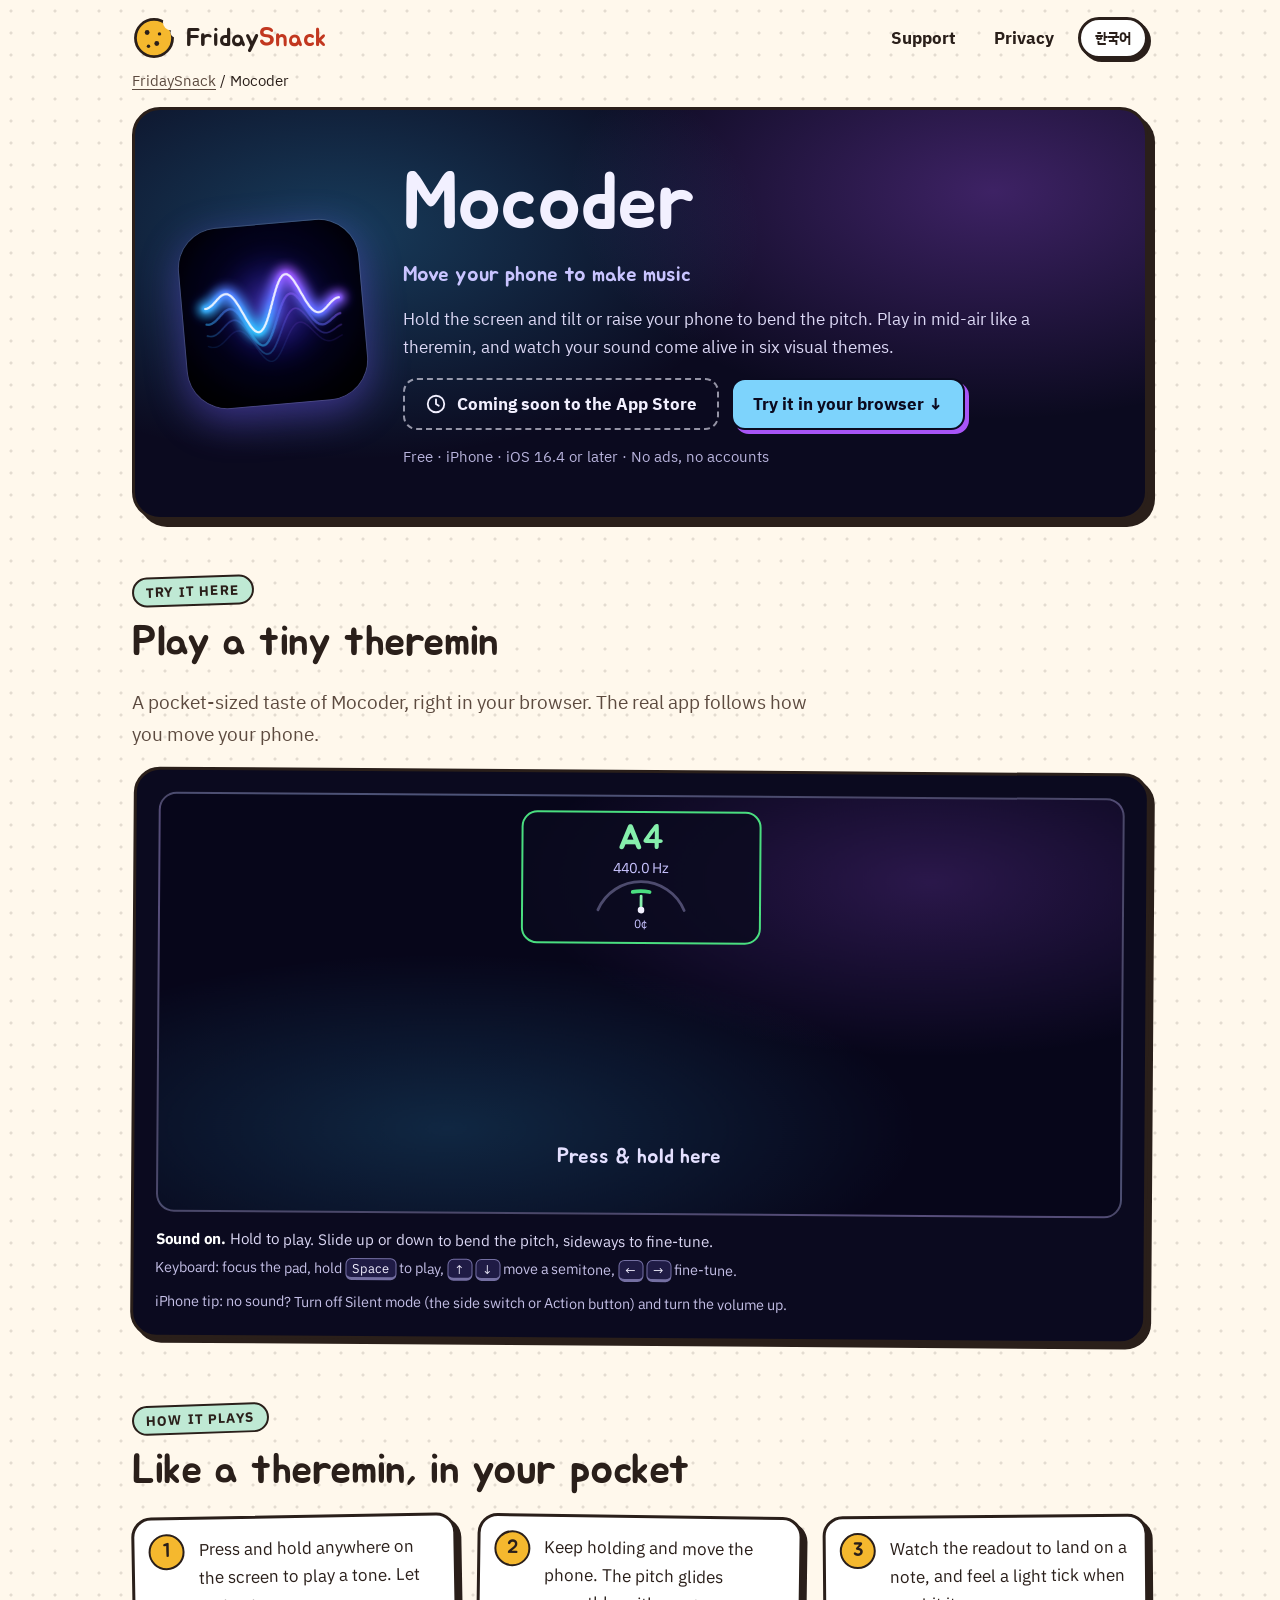
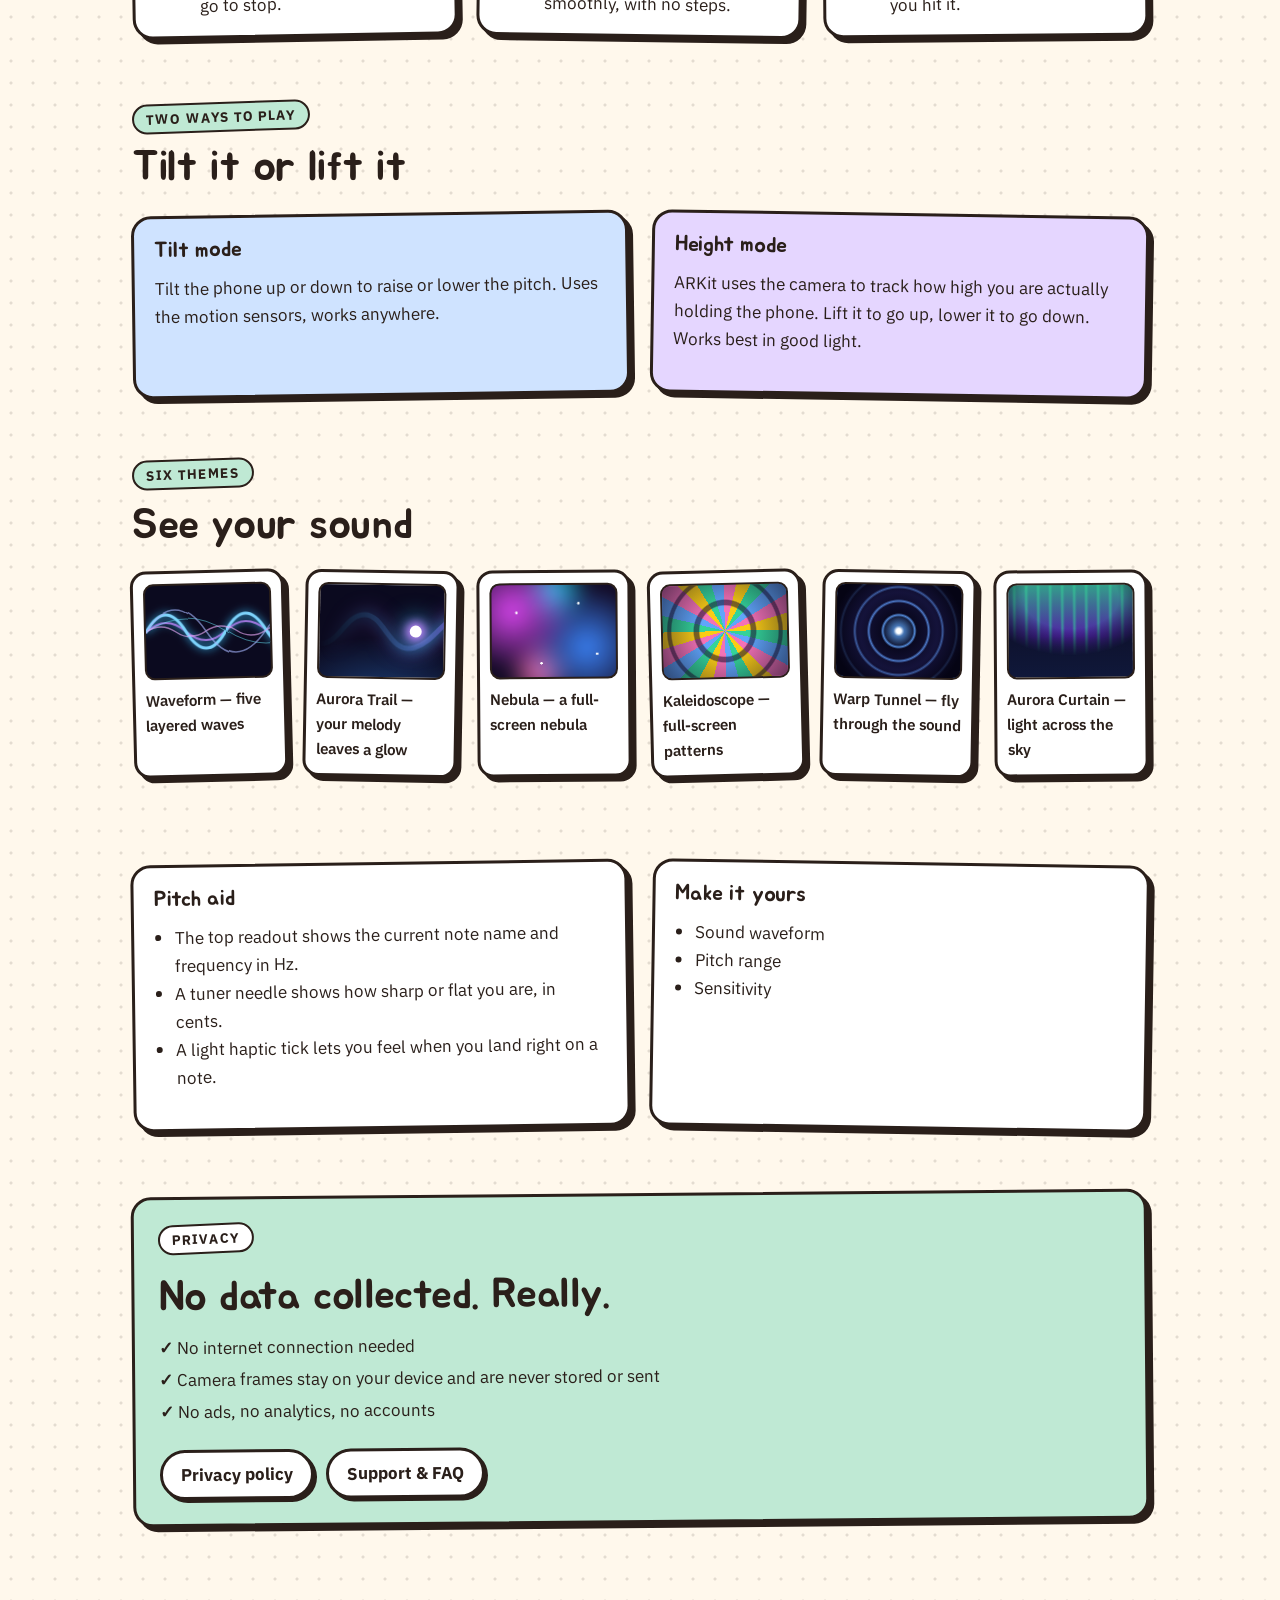
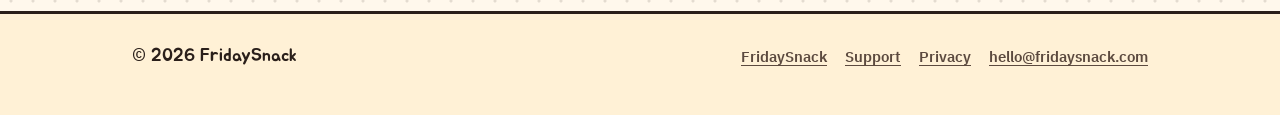
==== commit 0d8a3d00: "Use fridaysnack.vercel.app as canonical URL; custom domain later Co-Authored-By: Claude Opus 5.5 <no" ====
--- a/mocoder/index.html
+++ b/mocoder/index.html
@@ -6,13 +6,13 @@
 <title>Mocoder — Move your phone to make music | FridaySnack</title>
 <script src="/assets/site.js"></script>
 <meta name="description" content="Mocoder is a motion synthesizer for iPhone. Press and hold anywhere for sound, then tilt or raise your phone to bend the pitch like a theremin. Free, no data collected.">
-<link rel="canonical" href="https://fridaysnack.com/mocoder/">
+<link rel="canonical" href="https://fridaysnack.vercel.app/mocoder/">
 <meta property="og:type" content="website">
 <meta property="og:site_name" content="FridaySnack">
 <meta property="og:title" content="Mocoder — Move your phone to make music">
 <meta property="og:description" content="Press and hold, then move your phone to bend the pitch like a theremin. Six visual themes. Free, no data collected.">
-<meta property="og:url" content="https://fridaysnack.com/mocoder/">
-<meta property="og:image" content="https://fridaysnack.com/mocoder/icon-512.png">
+<meta property="og:url" content="https://fridaysnack.vercel.app/mocoder/">
+<meta property="og:image" content="https://fridaysnack.vercel.app/mocoder/icon-512.png">
 <meta property="og:locale" content="en_US">
 <meta property="og:locale:alternate" content="ko_KR">
 <meta name="twitter:card" content="summary">
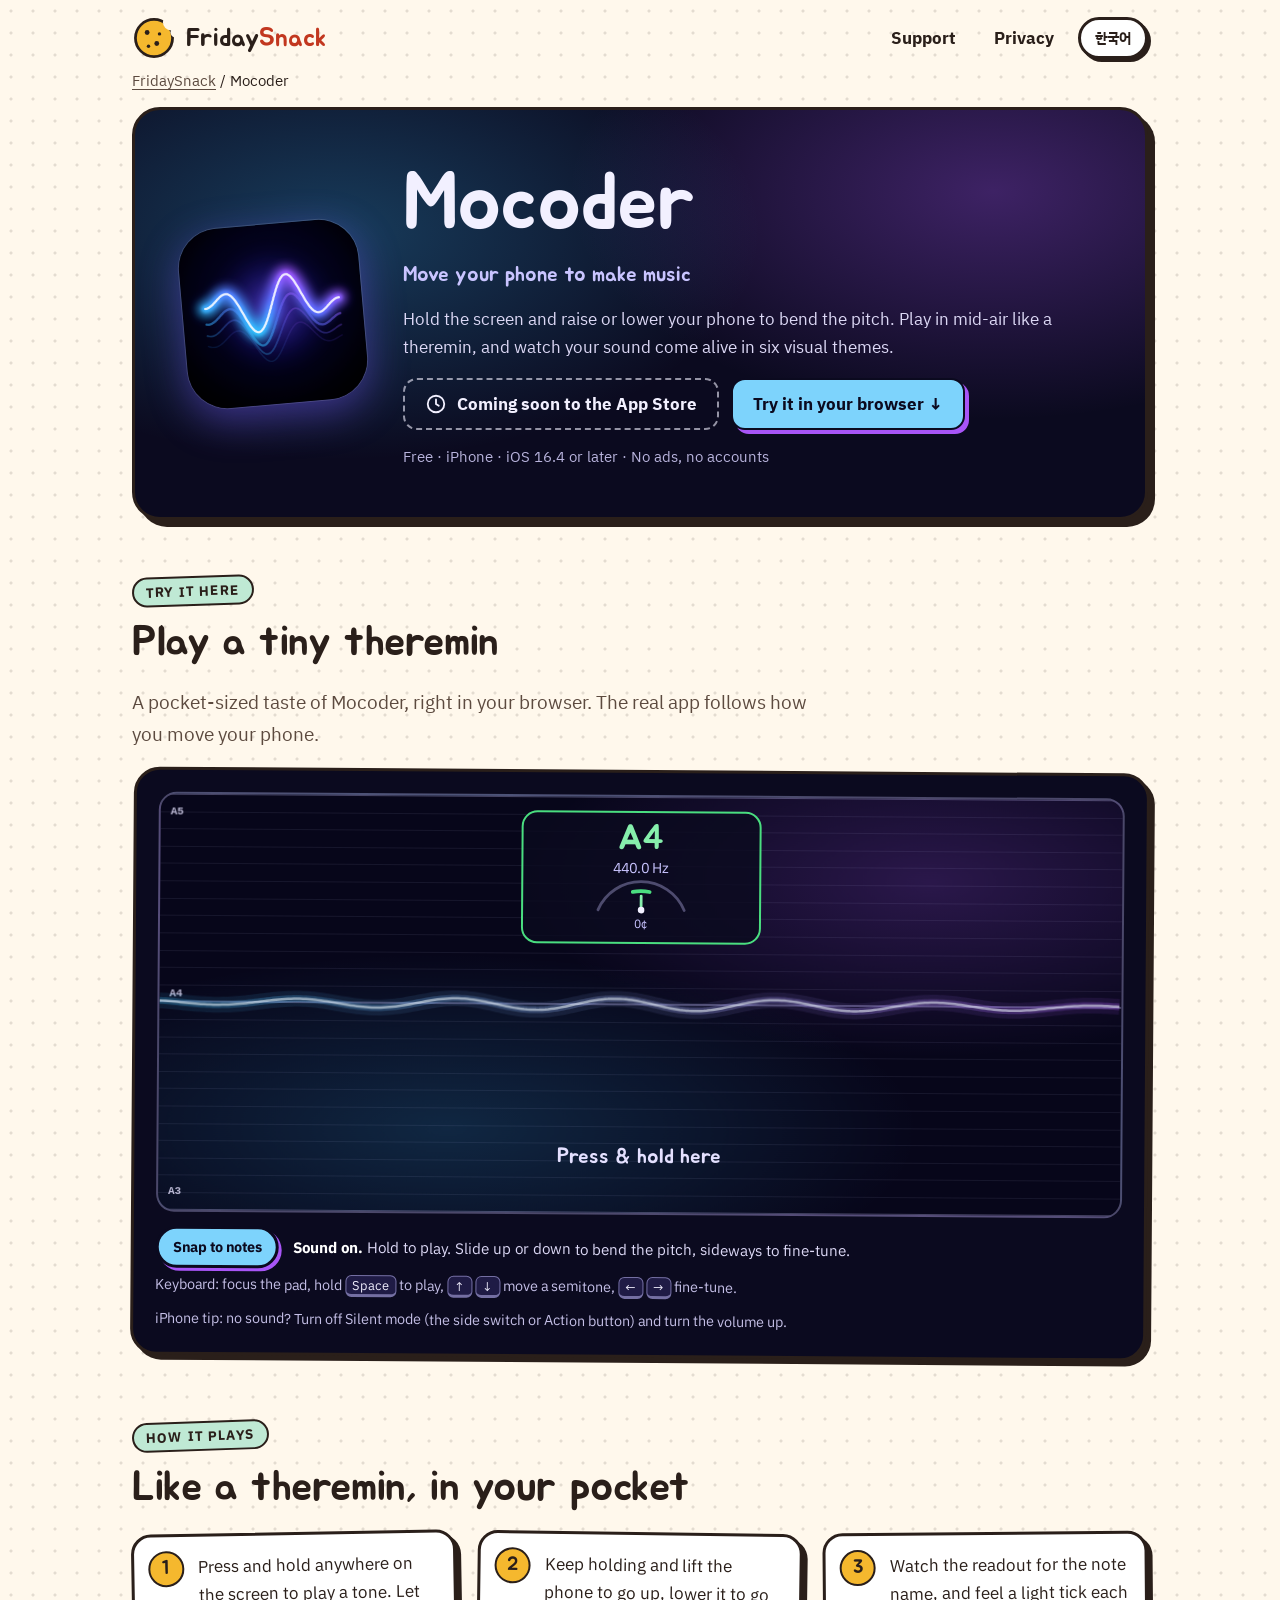
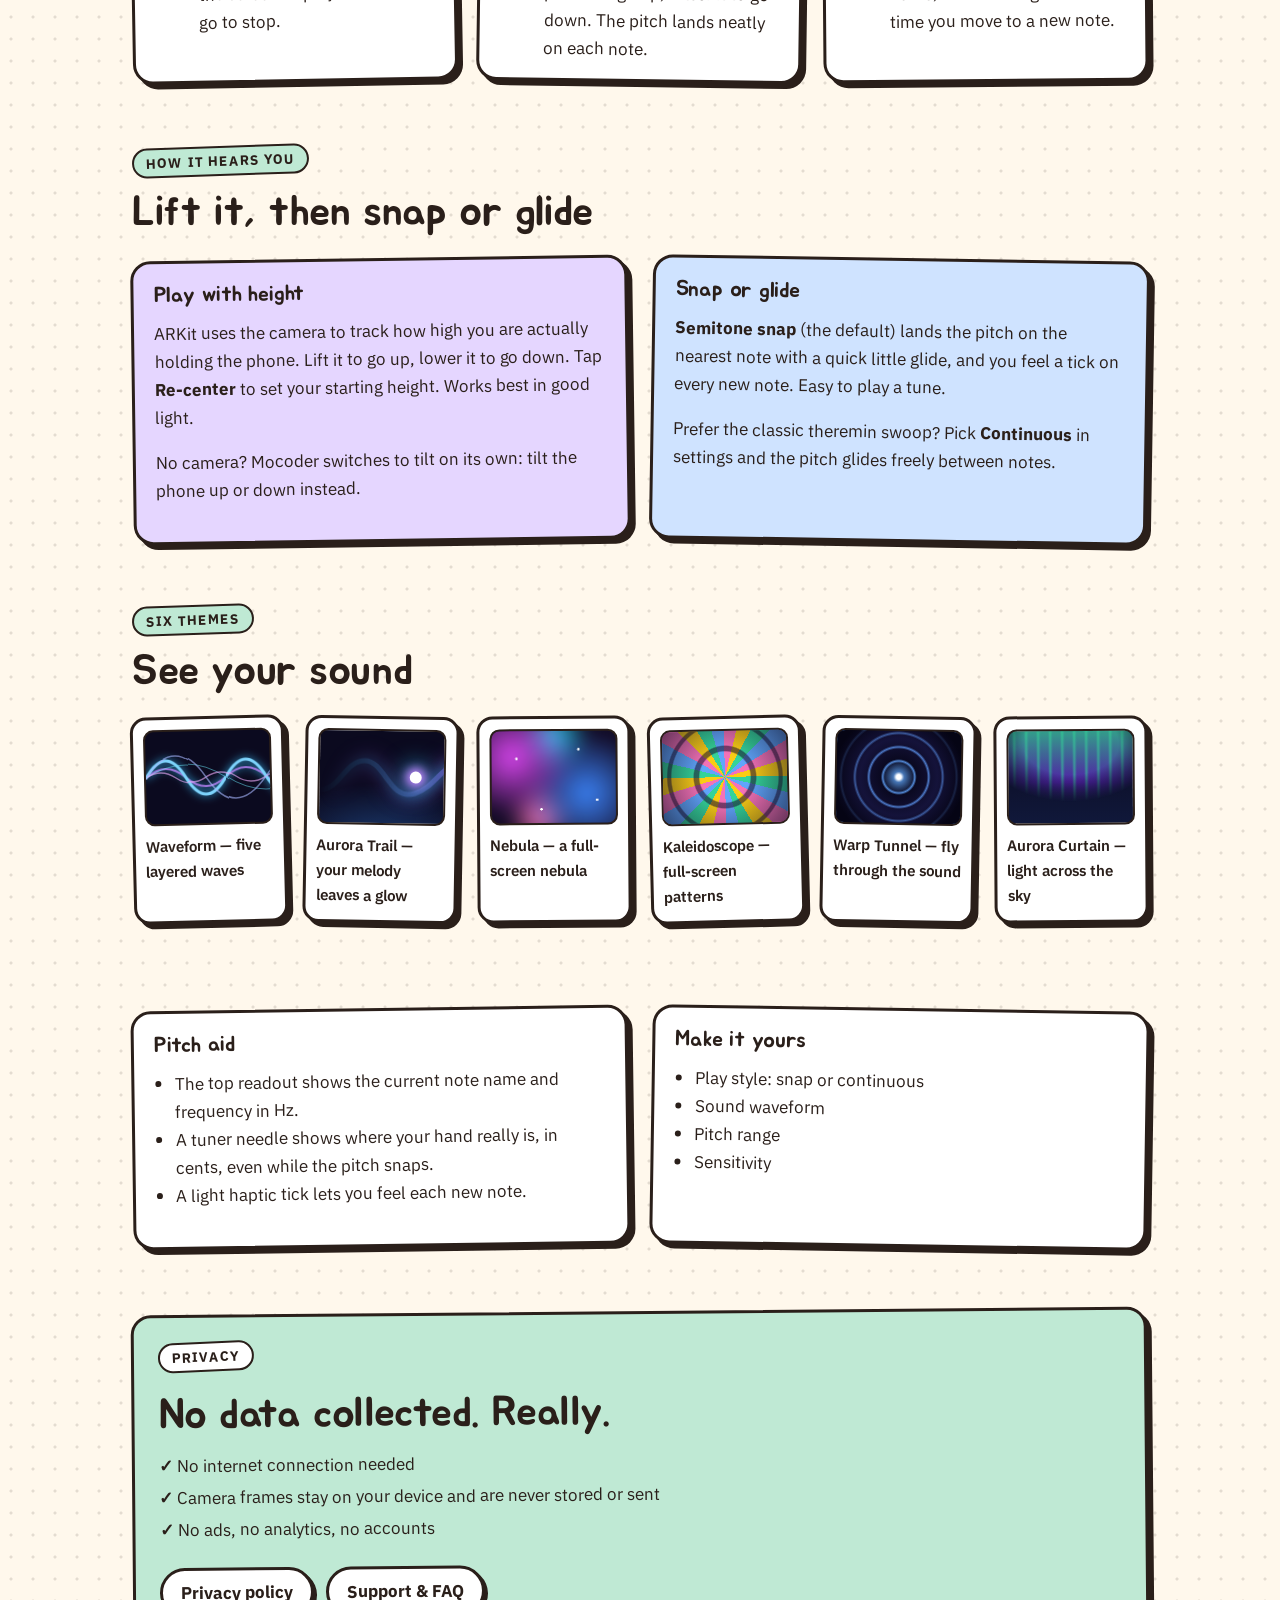
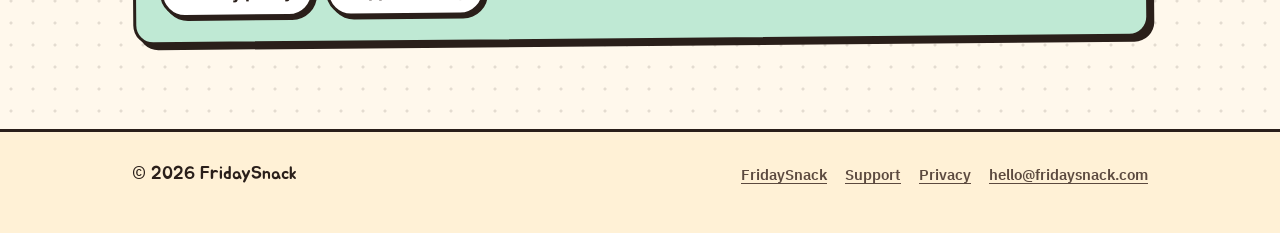
==== commit 02b58278: "Mocoder: height-first play, pitch snap, updated privacy and FAQ Match the app's latest build: height" ====
--- a/mocoder/index.html
+++ b/mocoder/index.html
@@ -5,7 +5,7 @@
 <meta name="viewport" content="width=device-width, initial-scale=1">
 <title>Mocoder — Move your phone to make music | FridaySnack</title>
 <script src="/assets/site.js"></script>
-<meta name="description" content="Mocoder is a motion synthesizer for iPhone. Press and hold anywhere for sound, then tilt or raise your phone to bend the pitch like a theremin. Free, no data collected.">
+<meta name="description" content="Mocoder is a motion synthesizer for iPhone. Press and hold anywhere for sound, then raise or lower your phone to bend the pitch like a theremin. Snap to notes or glide freely. Free, no data collected.">
 <link rel="canonical" href="https://fridaysnack.vercel.app/mocoder/">
 <meta property="og:type" content="website">
 <meta property="og:site_name" content="FridaySnack">
@@ -51,8 +51,8 @@
       <div>
         <h1 id="app-title">Mocoder</h1>
         <p class="tagline"><span class="l-en" lang="en">Move your phone to make music</span><span class="l-ko" lang="ko">폰을 움직여 연주하는 모션 악기</span></p>
-        <p class="l-en" lang="en">Hold the screen and tilt or raise your phone to bend the pitch. Play in mid-air like a theremin, and watch your sound come alive in six visual themes.</p>
-        <p class="l-ko" lang="ko">화면을 누르고 폰을 기울이거나 들어 올리면 음이 따라 움직입니다. 테레민처럼 공중에서 연주하고, 여섯 가지 화면 테마로 소리를 눈으로도 즐겨 보세요.</p>
+        <p class="l-en" lang="en">Hold the screen and raise or lower your phone to bend the pitch. Play in mid-air like a theremin, and watch your sound come alive in six visual themes.</p>
+        <p class="l-ko" lang="ko">화면을 누르고 폰을 들어 올리거나 내리면 음이 따라 움직입니다. 테레민처럼 공중에서 연주하고, 여섯 가지 화면 테마로 소리를 눈으로도 즐겨 보세요.</p>
         <!-- App Store button: coming-soon state. Set APP_STORE_URLS.mocoder in /assets/site.js to turn it into a real link. -->
         <div class="btn-row">
           <span class="store-btn store-btn--soon" data-appstore="mocoder">
@@ -91,6 +91,7 @@
           <p class="pad-label" aria-hidden="true"><span class="l-en" lang="en">Press &amp; hold here</span><span class="l-ko" lang="ko">여기를 누르고 있어 보세요</span></p>
         </div>
         <div class="demo-controls">
+          <button class="chip-btn" type="button" id="snap-btn" aria-pressed="false" hidden><span class="l-en" lang="en">Snap to notes</span><span class="l-ko" lang="ko">반음 스냅</span></button>
           <button class="chip-btn" type="button" id="tilt-btn" aria-pressed="false" hidden><span class="l-en" lang="en">Use tilt</span><span class="l-ko" lang="ko">기울기로 연주</span></button>
           <p class="demo-hint"><strong><span class="l-en" lang="en">Sound on.</span><span class="l-ko" lang="ko">소리를 켜 주세요.</span></strong> <span class="l-en" lang="en">Hold to play. Slide up or down to bend the pitch, sideways to fine-tune.</span><span class="l-ko" lang="ko">누르고 있으면 소리가 나요. 위아래로 밀면 음이 바뀌고, 옆으로 밀면 미세 조정돼요.</span></p>
         </div>
@@ -106,24 +107,28 @@
       <h2 id="how-title"><span class="l-en" lang="en">Like a theremin, in your pocket</span><span class="l-ko" lang="ko">주머니 속 테레민</span></h2>
       <ol class="steps">
         <li class="sticker"><span class="l-en" lang="en">Press and hold anywhere on the screen to play a tone. Let go to stop.</span><span class="l-ko" lang="ko">화면 아무 곳이나 누르고 있으면 소리가 나고, 손을 떼면 멈춥니다.</span></li>
-        <li class="sticker"><span class="l-en" lang="en">Keep holding and move the phone. The pitch glides smoothly, with no steps.</span><span class="l-ko" lang="ko">누른 채로 폰을 움직이면 음높이가 끊김 없이 부드럽게 변합니다.</span></li>
-        <li class="sticker"><span class="l-en" lang="en">Watch the readout to land on a note, and feel a light tick when you hit it.</span><span class="l-ko" lang="ko">화면 위 표시를 보며 음을 맞추고, 정확히 맞으면 가벼운 진동으로 느껴 보세요.</span></li>
+        <li class="sticker"><span class="l-en" lang="en">Keep holding and lift the phone to go up, lower it to go down. The pitch lands neatly on each note.</span><span class="l-ko" lang="ko">누른 채로 폰을 들어 올리면 음이 높아지고, 내리면 낮아집니다. 음이 반음마다 딱딱 맞춰집니다.</span></li>
+        <li class="sticker"><span class="l-en" lang="en">Watch the readout for the note name, and feel a light tick each time you move to a new note.</span><span class="l-ko" lang="ko">화면 위 표시로 음이름을 확인하고, 새 음으로 넘어갈 때마다 가벼운 진동을 느껴 보세요.</span></li>
       </ol>
     </section>
 
     <section class="section" aria-labelledby="modes-title">
-      <span class="eyebrow"><span class="l-en" lang="en">Two ways to play</span><span class="l-ko" lang="ko">두 가지 연주 방식</span></span>
-      <h2 id="modes-title"><span class="l-en" lang="en">Tilt it or lift it</span><span class="l-ko" lang="ko">기울이거나, 들어 올리거나</span></h2>
+      <span class="eyebrow"><span class="l-en" lang="en">How it hears you</span><span class="l-ko" lang="ko">이렇게 알아들어요</span></span>
+      <h2 id="modes-title"><span class="l-en" lang="en">Lift it, then snap or glide</span><span class="l-ko" lang="ko">들어 올리고, 딱딱 또는 스르르</span></h2>
       <div class="cards">
+        <article class="card card--grape sticker sticker--poke">
+          <h3><span class="l-en" lang="en">Play with height</span><span class="l-ko" lang="ko">높이로 연주</span></h3>
+          <p class="l-en" lang="en">ARKit uses the camera to track how high you are actually holding the phone. Lift it to go up, lower it to go down. Tap <strong>Re-center</strong> to set your starting height. Works best in good light.</p>
+          <p class="l-ko" lang="ko">ARKit 카메라로 폰의 실제 높이를 측정합니다. 폰을 들어 올리면 음이 높아지고, 내리면 낮아집니다. <strong>기준 다시 잡기</strong>로 시작 높이를 정할 수 있어요. 밝은 곳에서 가장 잘 동작합니다.</p>
+          <p class="l-en" lang="en">No camera? Mocoder switches to tilt on its own: tilt the phone up or down instead.</p>
+          <p class="l-ko" lang="ko">카메라를 쓸 수 없으면 자동으로 기울기 연주로 바뀝니다. 폰을 위아래로 기울여 연주하세요.</p>
+        </article>
         <article class="card card--sky sticker sticker--poke">
-          <h3><span class="l-en" lang="en">Tilt mode</span><span class="l-ko" lang="ko">기울기 모드</span></h3>
-          <p class="l-en" lang="en">Tilt the phone up or down to raise or lower the pitch. Uses the motion sensors, works anywhere.</p>
-          <p class="l-ko" lang="ko">폰을 위아래로 기울이면 음이 올라가고 내려갑니다. 모션 센서를 사용하며 어디서나 동작합니다.</p>
-        </article>
-        <article class="card card--grape sticker sticker--poke">
-          <h3><span class="l-en" lang="en">Height mode</span><span class="l-ko" lang="ko">높이 모드</span></h3>
-          <p class="l-en" lang="en">ARKit uses the camera to track how high you are actually holding the phone. Lift it to go up, lower it to go down. Works best in good light.</p>
-          <p class="l-ko" lang="ko">ARKit 카메라로 폰의 실제 높이를 측정합니다. 폰을 들어 올리면 음이 높아지고, 내리면 낮아집니다. 밝은 곳에서 가장 잘 동작합니다.</p>
+          <h3><span class="l-en" lang="en">Snap or glide</span><span class="l-ko" lang="ko">반음 스냅 또는 연속음</span></h3>
+          <p class="l-en" lang="en"><strong>Semitone snap</strong> (the default) lands the pitch on the nearest note with a quick little glide, and you feel a tick on every new note. Easy to play a tune.</p>
+          <p class="l-ko" lang="ko"><strong>반음 스냅</strong>(기본값)은 음을 가장 가까운 반음에 맞추고 짧게 미끄러지듯 넘어갑니다. 음이 바뀔 때마다 톡 하고 진동해요. 멜로디 연주가 쉬워집니다.</p>
+          <p class="l-en" lang="en">Prefer the classic theremin swoop? Pick <strong>Continuous</strong> in settings and the pitch glides freely between notes.</p>
+          <p class="l-ko" lang="ko">테레민 특유의 미끄러지는 소리가 좋다면 설정의 「연주 방식」에서 <strong>연속음</strong>을 고르세요. 음 사이를 자유롭게 오갑니다.</p>
         </article>
       </div>
     </section>
@@ -147,23 +152,25 @@
           <h2 id="aid-title" class="h3-size"><span class="l-en" lang="en">Pitch aid</span><span class="l-ko" lang="ko">음 맞추기 도우미</span></h2>
           <ul class="l-en" lang="en">
             <li>The top readout shows the current note name and frequency in Hz.</li>
-            <li>A tuner needle shows how sharp or flat you are, in cents.</li>
-            <li>A light haptic tick lets you feel when you land right on a note.</li>
+            <li>A tuner needle shows where your hand really is, in cents, even while the pitch snaps.</li>
+            <li>A light haptic tick lets you feel each new note.</li>
           </ul>
           <ul class="l-ko" lang="ko">
             <li>화면 위쪽에 지금 음이름과 주파수(Hz)를 보여 줍니다.</li>
-            <li>튜너 바늘이 음이 얼마나 높거나 낮은지(cents) 알려 줍니다.</li>
-            <li>음에 정확히 맞으면 가볍게 진동해 알려 줍니다.</li>
+            <li>튜너 바늘은 음이 스냅되는 동안에도 손의 실제 위치를 cents로 보여 줍니다.</li>
+            <li>새 음으로 넘어갈 때마다 가볍게 진동해 알려 줍니다.</li>
           </ul>
         </article>
         <article class="card sticker sticker--poke">
           <h2 class="h3-size"><span class="l-en" lang="en">Make it yours</span><span class="l-ko" lang="ko">내 손에 맞게</span></h2>
           <ul class="l-en" lang="en">
+            <li>Play style: snap or continuous</li>
             <li>Sound waveform</li>
             <li>Pitch range</li>
             <li>Sensitivity</li>
           </ul>
           <ul class="l-ko" lang="ko">
+            <li>연주 방식: 반음 스냅 또는 연속음</li>
             <li>소리 파형</li>
             <li>음역</li>
             <li>감도</li>
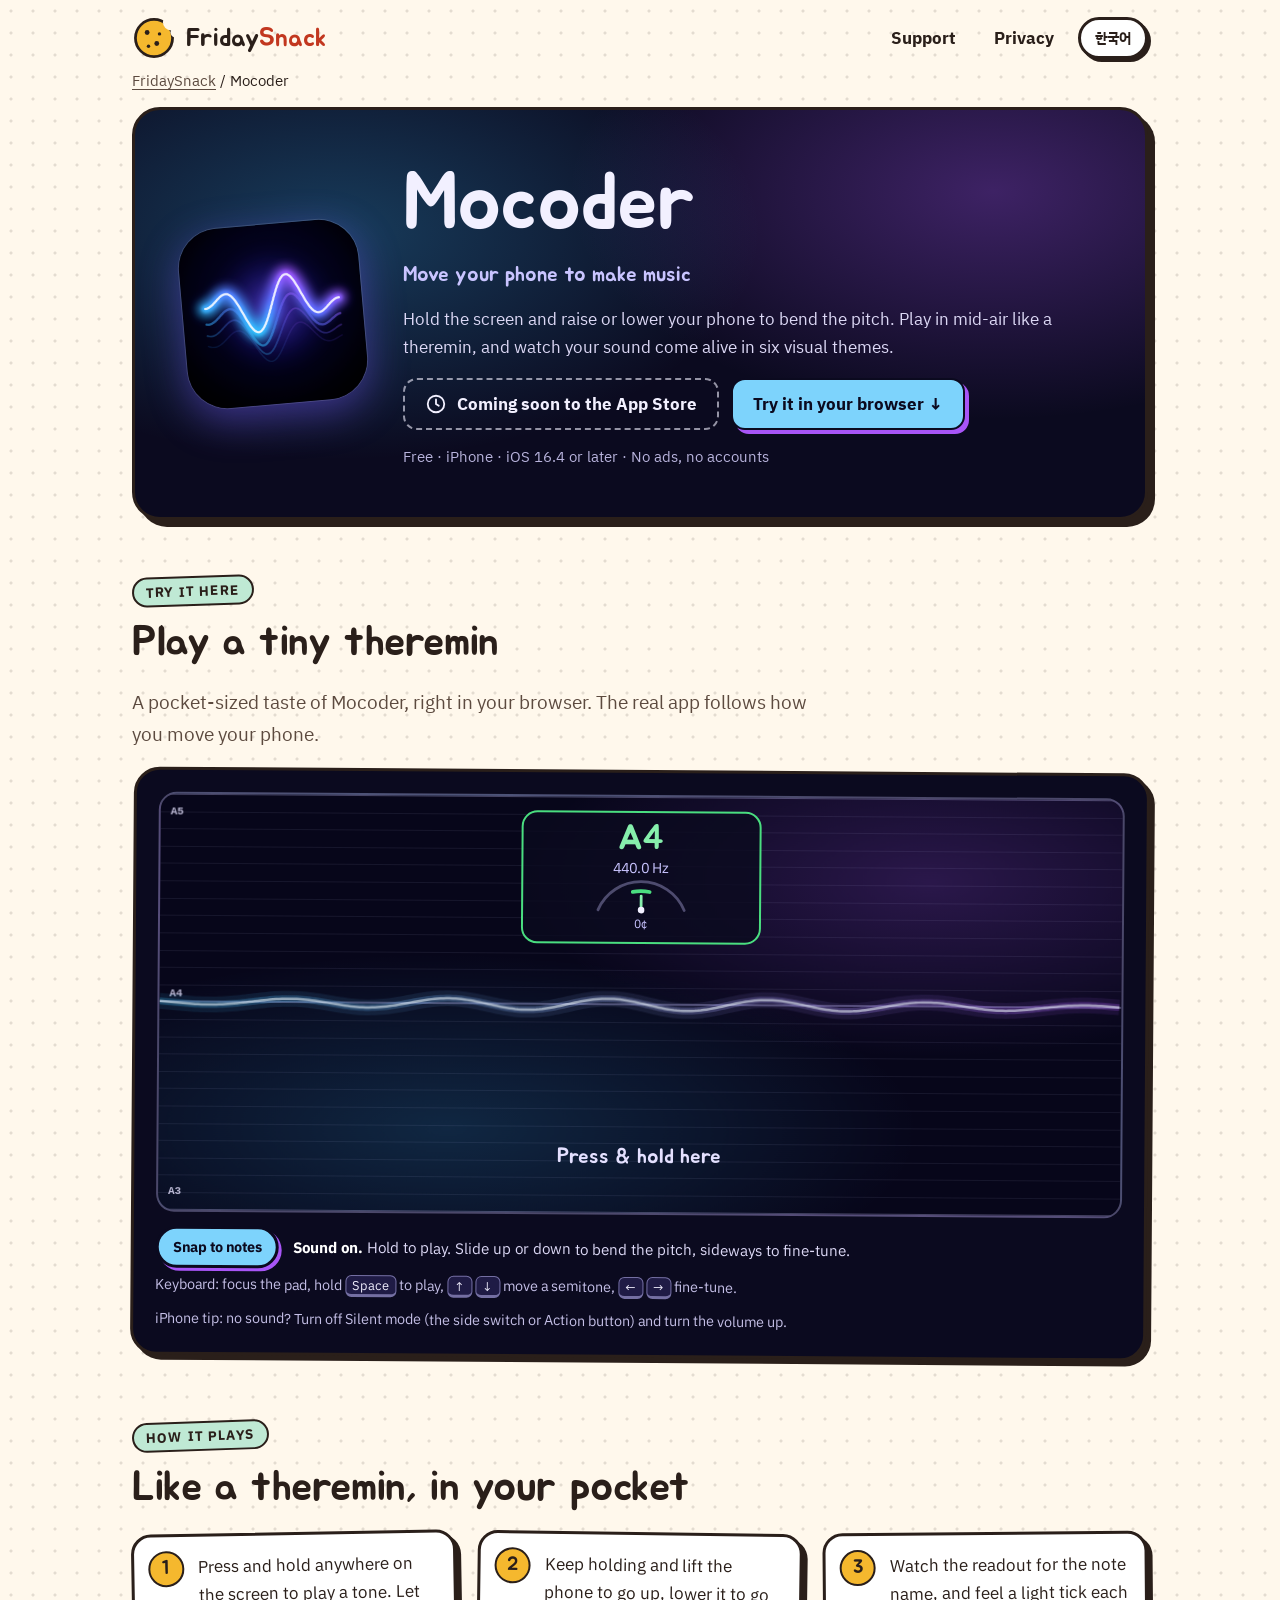
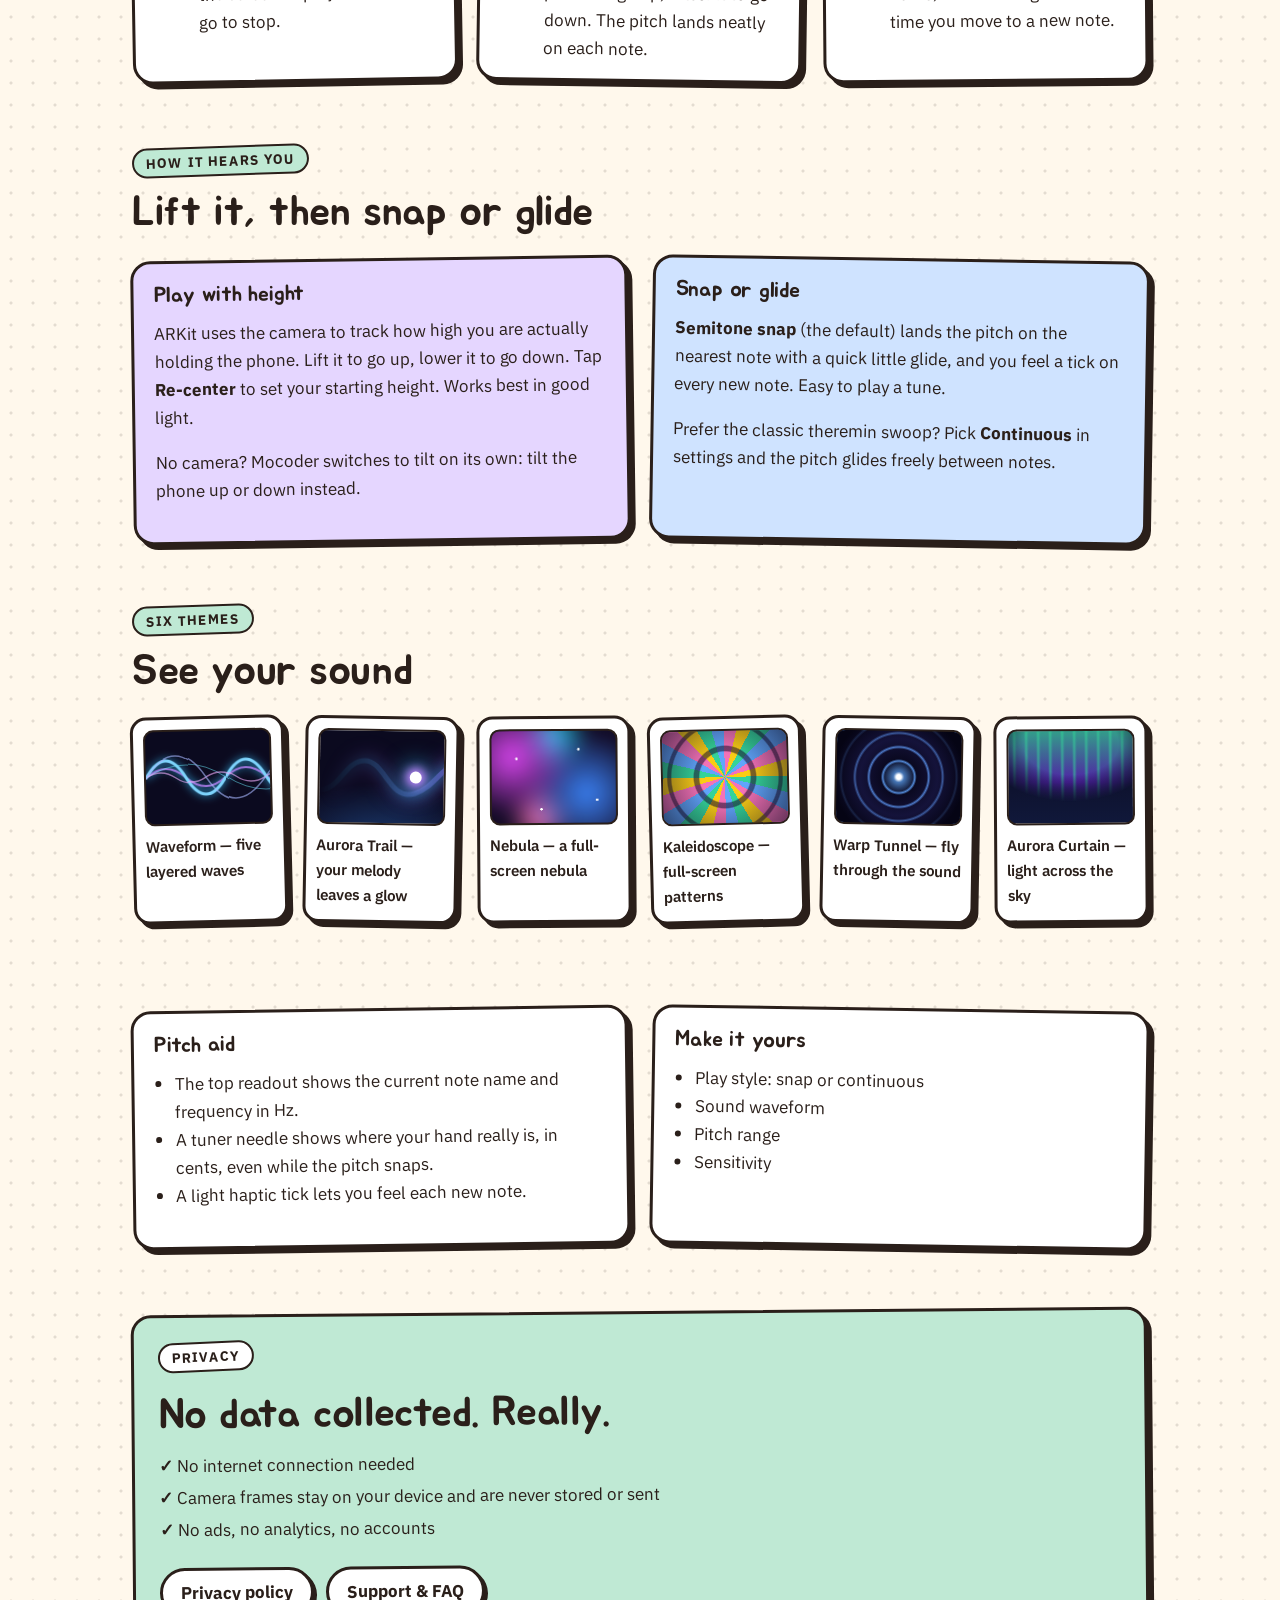
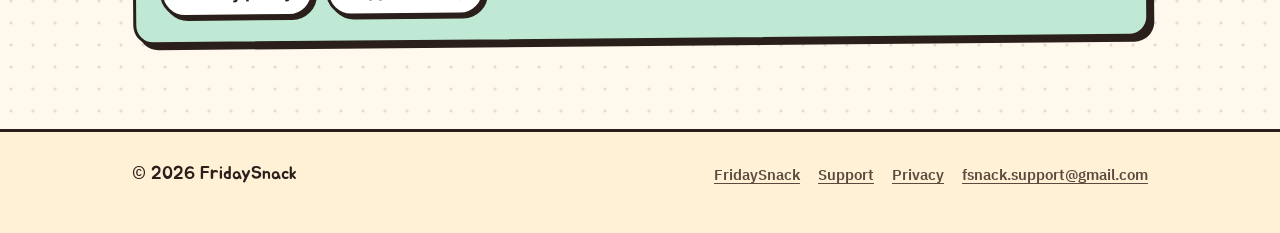
==== commit 3839158d: "chore: use fsnack.support@gmail.com as contact email Co-Authored-By: Claude Opus 5.5 <noreply@anthro" ====
--- a/mocoder/index.html
+++ b/mocoder/index.html
@@ -209,7 +209,7 @@
       <li><a href="/">FridaySnack</a></li>
       <li><a href="/mocoder/support/"><span class="l-en" lang="en">Support</span><span class="l-ko" lang="ko">지원</span></a></li>
       <li><a href="/mocoder/privacy/"><span class="l-en" lang="en">Privacy</span><span class="l-ko" lang="ko">개인정보</span></a></li>
-      <li><a href="mailto:hello@fridaysnack.com">hello@fridaysnack.com</a></li>
+      <li><a href="mailto:fsnack.support@gmail.com">fsnack.support@gmail.com</a></li>
     </ul>
   </div>
 </footer>
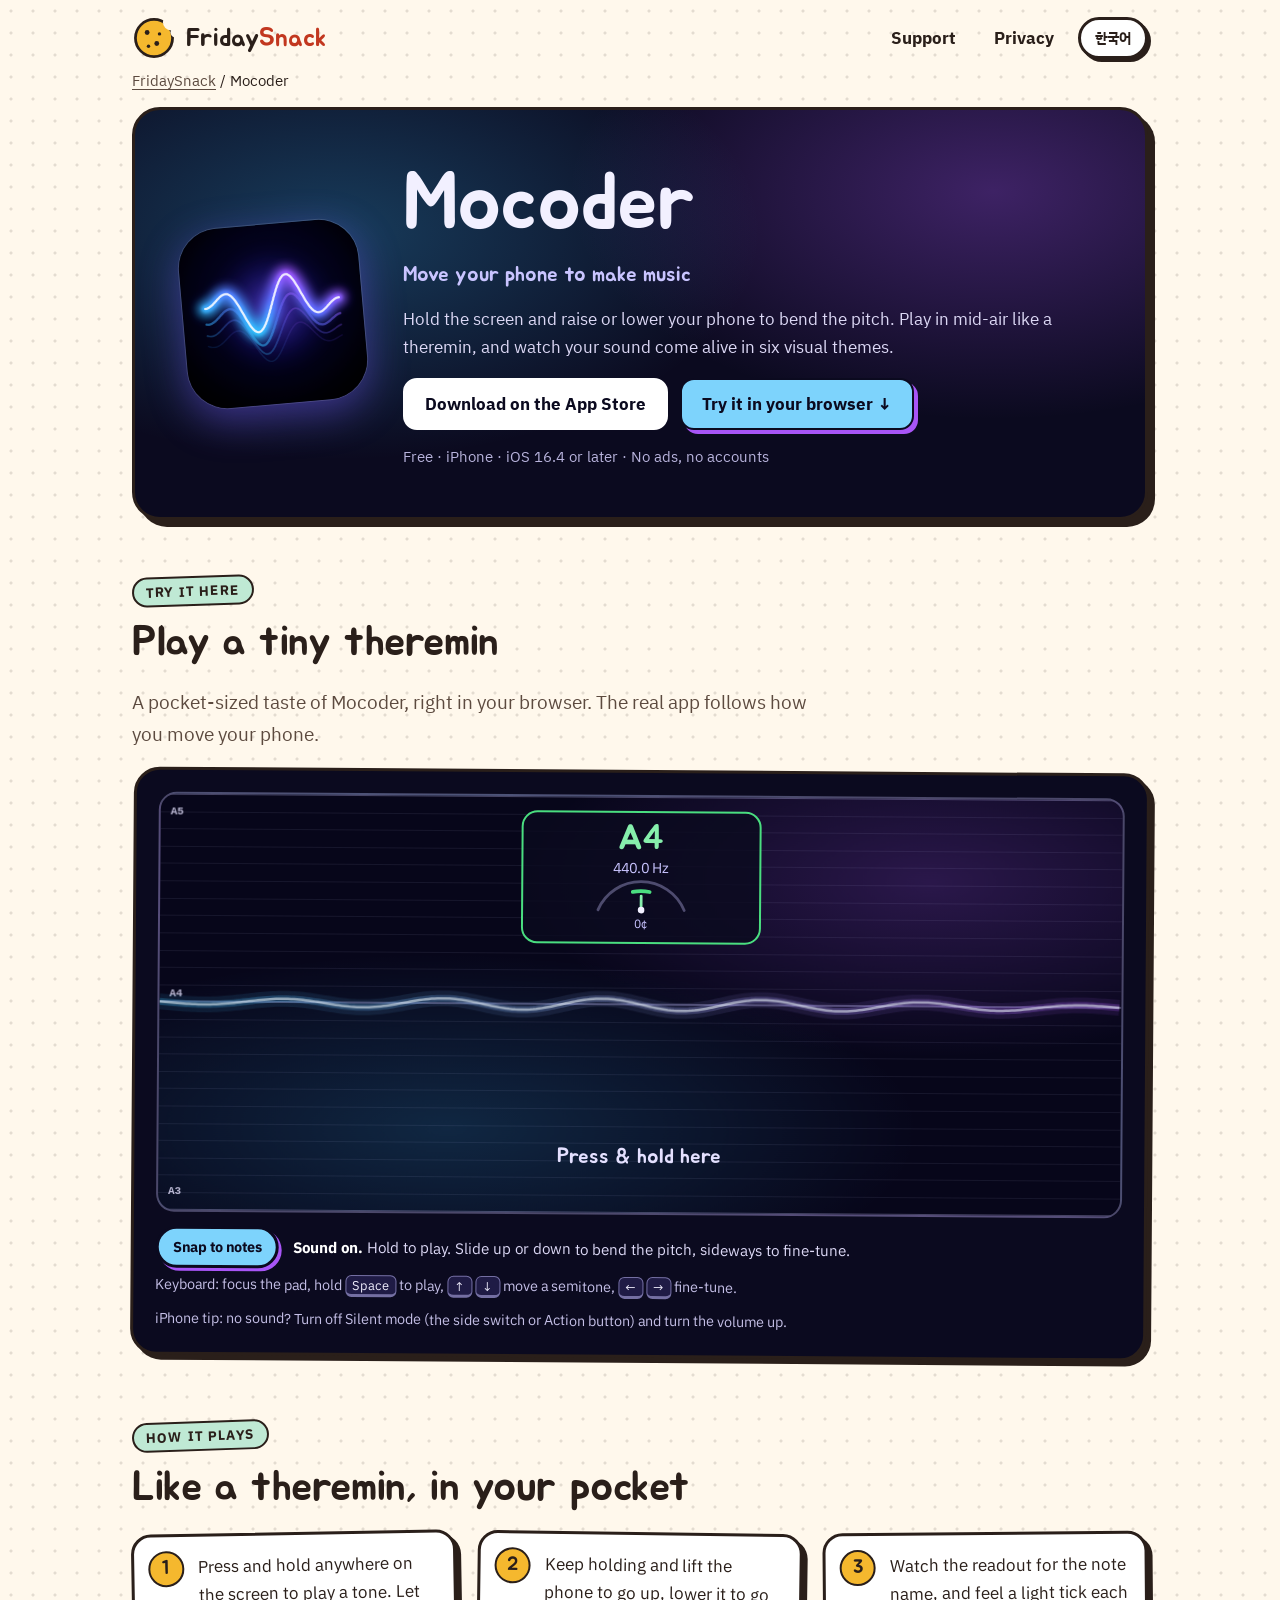
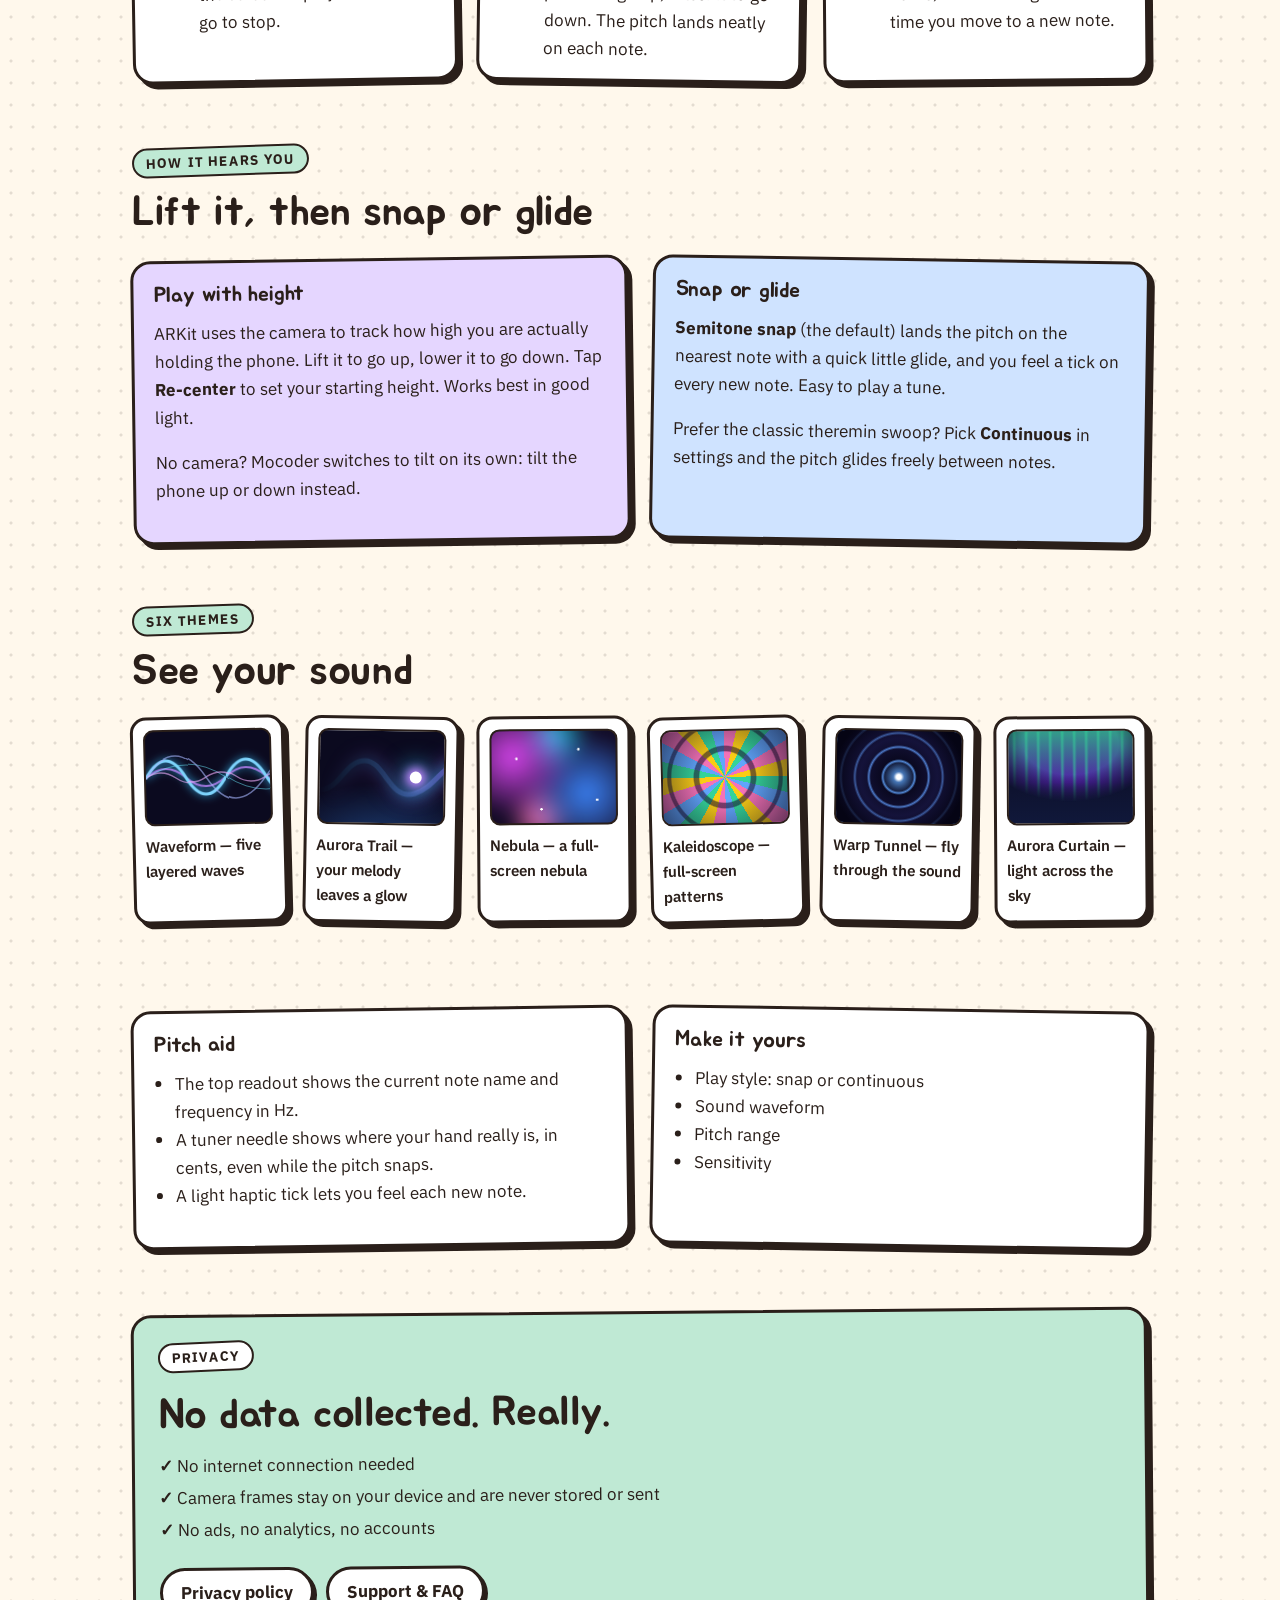
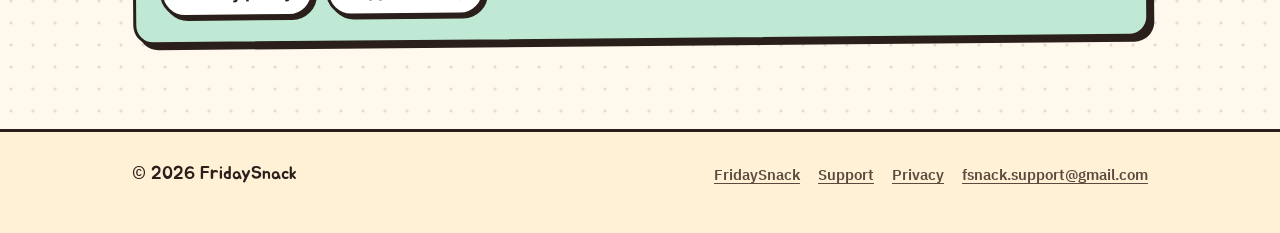
==== commit b22a7d1e: "Mocoder is live: App Store links, launched pill, baked count Co-Authored-By: Claude Opus 5.5 <norepl" ====
--- a/mocoder/index.html
+++ b/mocoder/index.html
@@ -53,12 +53,9 @@
         <p class="tagline"><span class="l-en" lang="en">Move your phone to make music</span><span class="l-ko" lang="ko">폰을 움직여 연주하는 모션 악기</span></p>
         <p class="l-en" lang="en">Hold the screen and raise or lower your phone to bend the pitch. Play in mid-air like a theremin, and watch your sound come alive in six visual themes.</p>
         <p class="l-ko" lang="ko">화면을 누르고 폰을 들어 올리거나 내리면 음이 따라 움직입니다. 테레민처럼 공중에서 연주하고, 여섯 가지 화면 테마로 소리를 눈으로도 즐겨 보세요.</p>
-        <!-- App Store button: coming-soon state. Set APP_STORE_URLS.mocoder in /assets/site.js to turn it into a real link. -->
+        <!-- App Store button (live). The URL also lives in APP_STORE_URLS in /assets/site.js. -->
         <div class="btn-row">
-          <span class="store-btn store-btn--soon" data-appstore="mocoder">
-            <svg viewBox="0 0 24 24" aria-hidden="true" focusable="false"><circle cx="12" cy="12" r="9" fill="none" stroke="currentColor" stroke-width="2"/><path d="M12 7v5l3 2" fill="none" stroke="currentColor" stroke-width="2" stroke-linecap="round"/></svg>
-            <span class="l-en" lang="en">Coming soon to the App Store</span><span class="l-ko" lang="ko">App Store 출시 예정</span>
-          </span>
+          <a class="store-btn" href="https://apps.apple.com/app/id6838301400" data-appstore="mocoder"><span class="l-en" lang="en">Download on the App Store</span><span class="l-ko" lang="ko">App Store에서 받기</span></a>
           <a class="demo-jump" href="#try"><span class="l-en" lang="en">Try it in your browser ↓</span><span class="l-ko" lang="ko">브라우저에서 해 보기 ↓</span></a>
         </div>
         <p class="facts"><span class="l-en" lang="en">Free · iPhone · iOS 16.4 or later · No ads, no accounts</span><span class="l-ko" lang="ko">무료 · iPhone · iOS 16.4 이상 · 광고·계정 없음</span></p>
--- a/assets/site.css
+++ b/assets/site.css
@@ -1179,3 +1179,9 @@
   .ticker-track > p { white-space: normal; padding: 14px 16px; }
   .ticker-track > p[aria-hidden="true"] { display: none; }
 }
+
+/* ---------- launch state ---------- */
+a.pill { text-decoration: none; }
+a.pill:hover, a.pill:focus-visible { transform: rotate(0deg); }
+.baked-count { margin: -4px 0 18px; font-weight: 700; color: var(--ink); }
+.baked-count b { font-family: var(--font-display); font-size: 1.35em; color: var(--ink); }
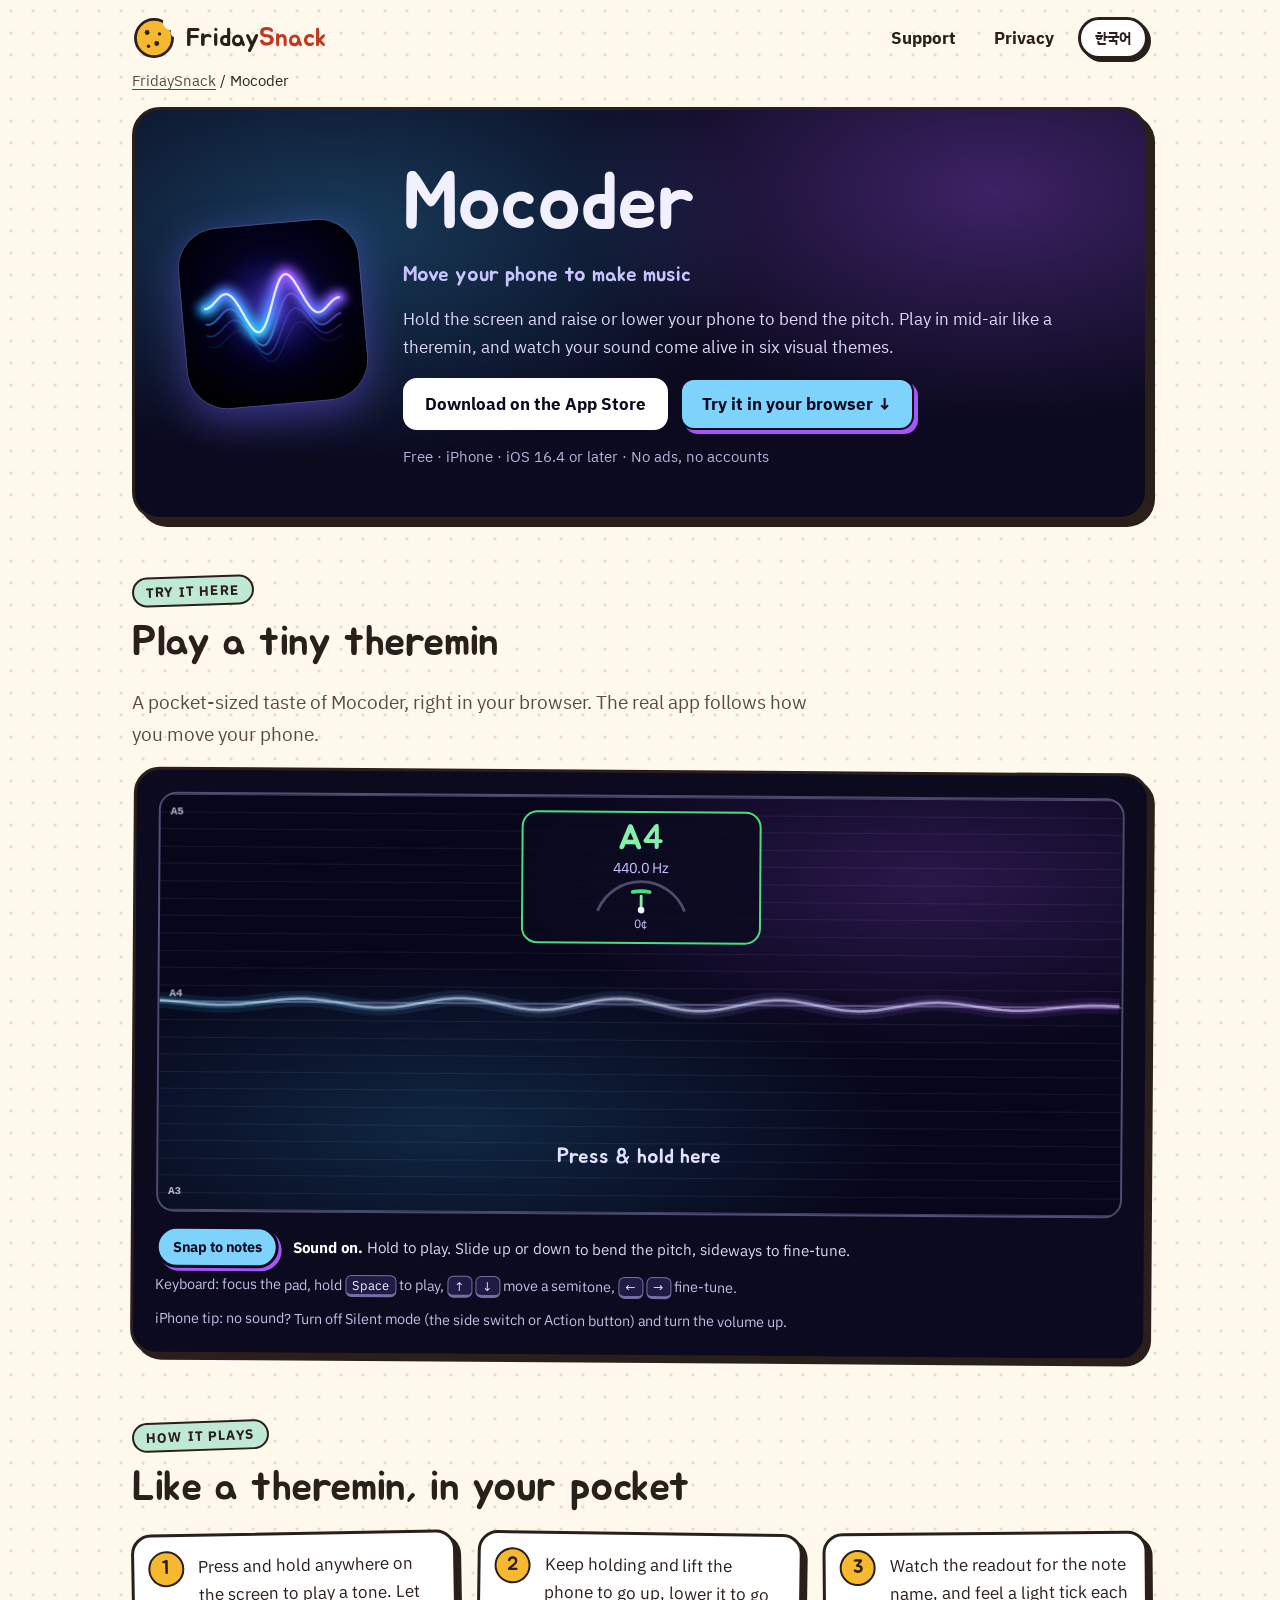
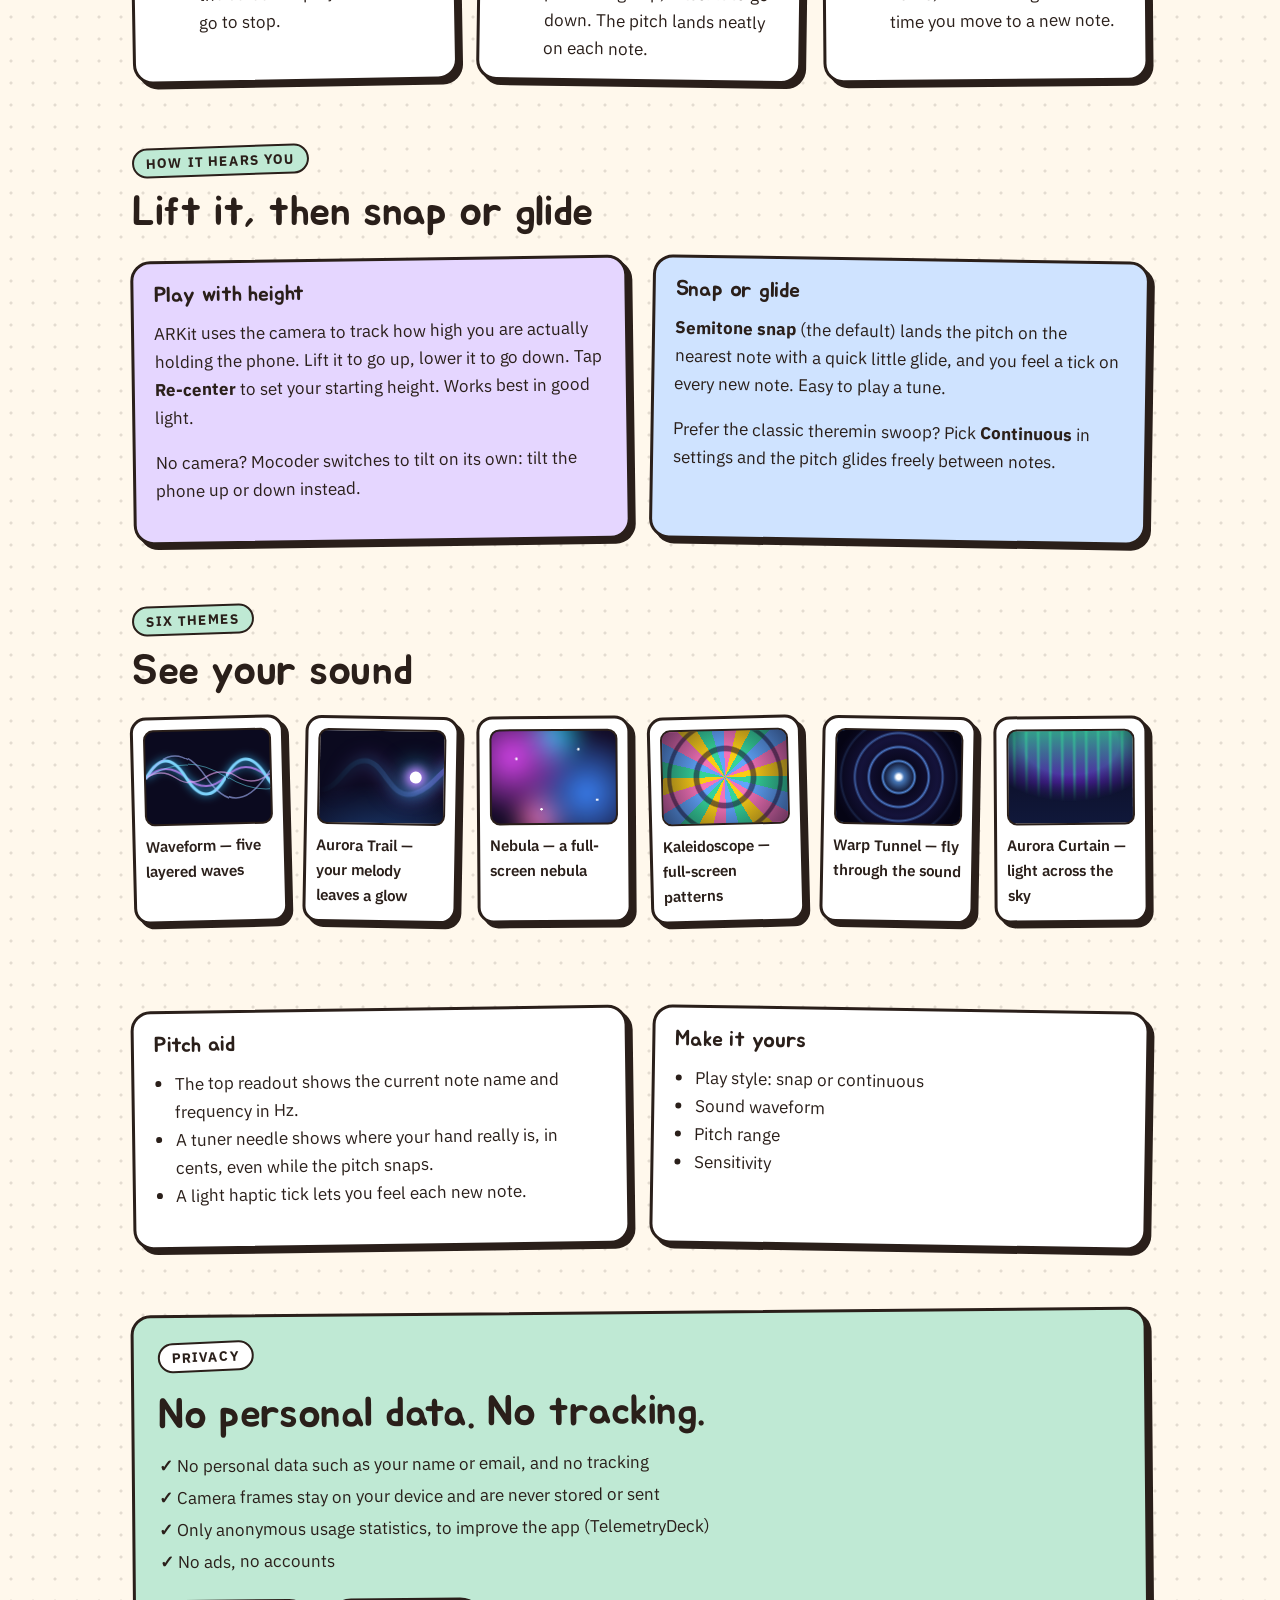
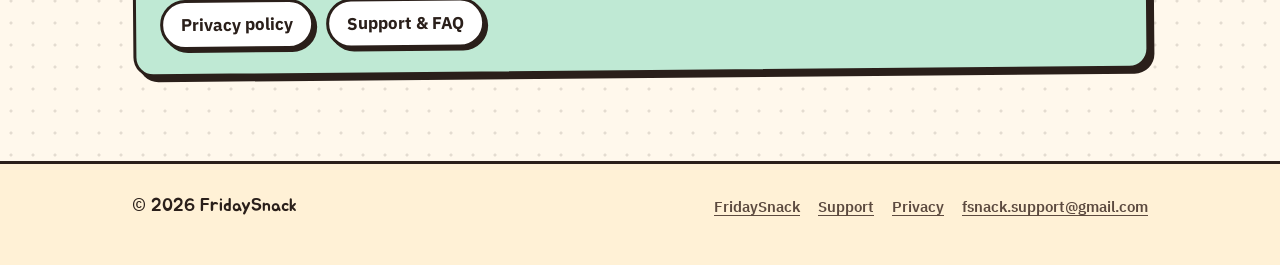
==== commit 5d3f6ff6: "Mocoder 1.1 is live: update privacy copy for anonymous analytics Co-Authored-By: Claude Opus 5.5 <no" ====
--- a/mocoder/index.html
+++ b/mocoder/index.html
@@ -5,12 +5,12 @@
 <meta name="viewport" content="width=device-width, initial-scale=1">
 <title>Mocoder — Move your phone to make music | FridaySnack</title>
 <script src="/assets/site.js"></script>
-<meta name="description" content="Mocoder is a motion synthesizer for iPhone. Press and hold anywhere for sound, then raise or lower your phone to bend the pitch like a theremin. Snap to notes or glide freely. Free, no data collected.">
+<meta name="description" content="Mocoder is a motion synthesizer for iPhone. Press and hold anywhere for sound, then raise or lower your phone to bend the pitch like a theremin. Snap to notes or glide freely. Free, no ads, no tracking.">
 <link rel="canonical" href="https://fridaysnack.vercel.app/mocoder/">
 <meta property="og:type" content="website">
 <meta property="og:site_name" content="FridaySnack">
 <meta property="og:title" content="Mocoder — Move your phone to make music">
-<meta property="og:description" content="Press and hold, then move your phone to bend the pitch like a theremin. Six visual themes. Free, no data collected.">
+<meta property="og:description" content="Press and hold, then move your phone to bend the pitch like a theremin. Six visual themes. Free, no ads, no tracking.">
 <meta property="og:url" content="https://fridaysnack.vercel.app/mocoder/">
 <meta property="og:image" content="https://fridaysnack.vercel.app/mocoder/icon-512.png">
 <meta property="og:locale" content="en_US">
@@ -179,16 +179,18 @@
     <section class="section" aria-labelledby="privacy-title">
       <div class="privacy-callout sticker">
         <span class="eyebrow"><span class="l-en" lang="en">Privacy</span><span class="l-ko" lang="ko">개인정보</span></span>
-        <h2 id="privacy-title"><span class="l-en" lang="en">No data collected. Really.</span><span class="l-ko" lang="ko">어떤 데이터도 수집하지 않습니다.</span></h2>
+        <h2 id="privacy-title"><span class="l-en" lang="en">No personal data. No tracking.</span><span class="l-ko" lang="ko">개인정보도, 추적도 없습니다.</span></h2>
         <ul class="checks l-en" lang="en">
-          <li>No internet connection needed</li>
+          <li>No personal data such as your name or email, and no tracking</li>
           <li>Camera frames stay on your device and are never stored or sent</li>
-          <li>No ads, no analytics, no accounts</li>
+          <li>Only anonymous usage statistics, to improve the app (TelemetryDeck)</li>
+          <li>No ads, no accounts</li>
         </ul>
         <ul class="checks l-ko" lang="ko">
-          <li>인터넷 연결이 필요 없습니다</li>
+          <li>이름, 이메일 같은 개인정보를 수집하지 않으며 추적하지 않습니다</li>
           <li>카메라 영상은 기기 안에서만 처리되며 저장하거나 전송하지 않습니다</li>
-          <li>광고, 분석 도구, 계정이 없습니다</li>
+          <li>앱 개선을 위해 누구인지 알 수 없는 익명 사용 통계만 보냅니다(TelemetryDeck)</li>
+          <li>광고와 계정이 없습니다</li>
         </ul>
         <div class="btn-row">
           <a class="btn" href="/mocoder/privacy/"><span class="l-en" lang="en">Privacy policy</span><span class="l-ko" lang="ko">개인정보 처리방침</span></a>
